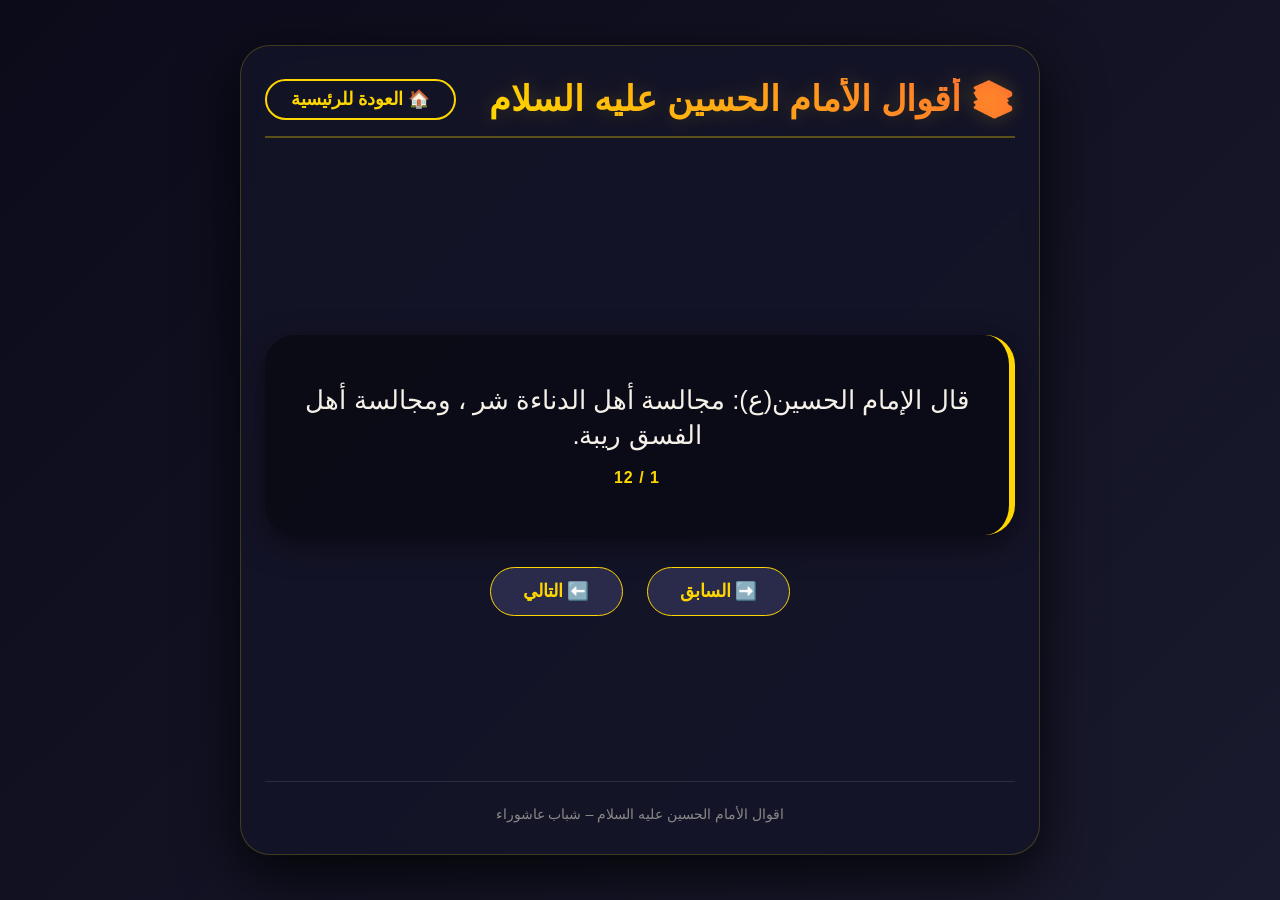
==== hadith.html @ edd71d35 "Add files via upload" ====
<!DOCTYPE html>
<html lang="ar" dir="rtl">
<head>
    <meta charset="UTF-8" />
    <meta name="viewport" content="width=device-width, initial-scale=1.0" />
    <title>شباب عاشوراء</title>
    <link rel="stylesheet" href="style.css" />
</head>
<body>
    <div class="page hadith-page">
        <header>
            <h1>📚 أقوال الأمام الحسين عليه السلام</h1>
            <a href="index.html" class="secondary-btn">🏠 العودة للرئيسية</a>
        </header>

        <div class="hadith-container">
            <div class="hadith-display">
                <p id="hadithText">حديث رقم 1</p>
                <span id="hadithIndex">1 / 12</span>
            </div>

            <div class="hadith-controls">
                <button id="prevBtn" class="control-btn">➡️ السابق</button>
                <button id="nextBtn" class="control-btn">⬅️ التالي</button>
            </div>
        </div>

        <footer>
            <p>اقوال الأمام الحسين عليه السلام – شباب عاشوراء</p>
        </footer>
    </div>

    <script>
        // ===== قائمة الأحاديث (12 حديثاً) =====
        const hadiths = [
            "قال الإمام الحسين(ع): مجالسة أهل الدناءة شر ، ومجالسة أهل الفسق ريبة.",
            "قال الإمام الحسين(ع): لو رأيتم المعروف رجلا رأيتموه حسنا جميلا تسر الناظرين ولو رأيتم اللؤم رأيتموه سمجا مشوها تنفر منه القلوب وتغض دونه الابصار.",
            " قال الإمام الحسين(ع): لا تتكلمن فيما لا يعنيك .",
            "قيل للحسين عليه السلام إنّ أباذر يقول: الفقر أحبّ إليّ من الغنى، فقال الحسين عليه السلام: «رحم الله تعالى أباذر، أمّا أنا فأقول: مَن اتكَلَ على حُسنِ اختيار الله تعالى له، لم يتمنّ غير ما اختاره الله عزّ وجل له.",
            "قال الحسين عليه السلام: «لِلسّلام سبعونَ حسنَة، تسعٌ وسِتّون للمبتدي، وواحدةٌ لِلرّاد.",
            "قال الحسين عليه السلام: «البخيل مَن بَخِل بالسّلام.",
            "قال رجل للحسين عليه السلام ابتداءً: كيف أنت عافاك الله؟ فقال الحسين عليه السلام له: «السّلام قبل الكلام عافاك الله». ثمّ قال عليه السلام: «لا تأذنوا لأحدٍ حتّى يُسلّم»..",
            "قال الحسين عليه السلام: «الصِّدقُ عِزٌّ، والكِذبُ عجزٌ، والسِرُّ أمانةٌ، والجِوارُ قَرابةٌ، والمعونةُ صَداقةٌ، والعَملُ تَجربَةٌ، والخُلْقُ الحَسَنُ عِبادةٌ، والصَّمتُ زَيْنٌ، والشُّحُّ فقرٌ، والسَّخاءُ غِنًى، والرِّفقُ لُبٌّ.",
            "روى عبد الله بن عباس، قال لي الحسين عليه السلام: «يا ابنَ عباس، لا تتكلّمنّ بما لا يُعْنيكَ فإنني أخاف عليكَ الوِزرَ، ولا تتكلّمنّ بما يُعنيك حتى تَرى له موضعاً، فَرُبَّ متكلّم قد تكلّمَ بحقٍّ فَعيبَ، ولا تماريَنّ حليماً ولا سفيهاً، فإنّ الحليمَ يقليكَ، والسّفيه يُرديك، ولا تقولَنّ خَلفَ أحدٍ إذا توارى عنكَ، إلا مثلَ ما تُحبُّ أن يقولَ عنكَ إذا توارَيْتَ عنه، واعمل عَملَ عبدٍ يَعلَمُ أنّه مأخوذٌ بالإجرام مُجزيٌ بالإحسان، والسّلام.",
            "قال الحسين عليه السلام: «مَن سَرَّه أن يُنْسَأ في أجلهِ ويُزداد في رزقه فَلْيَصِل رَحِمَهُ.",
            "قال الحسين عليه السلام لرجل اغتاب عنده رجلاً: «يا هذا كُفَّ عن الغيبةِ فإنّها إدامُ كلابِ النّار.",
            "عن الإمام الحسين عليه السلام: «إذا كان يوم القيامة نادى منادٍ: أيّها الناس، من كان له على الله أجرٌ فَلْيَقم، فلا يقوم إلا أهلُ المعروف."
        ];

        let currentIndex = 0;
        const hadithText = document.getElementById('hadithText');
        const hadithIndex = document.getElementById('hadithIndex');
        const prevBtn = document.getElementById('prevBtn');
        const nextBtn = document.getElementById('nextBtn');

        function updateHadith() {
            hadithText.textContent = hadiths[currentIndex];
            hadithIndex.textContent = `${currentIndex + 1} / ${hadiths.length}`;
        }

        prevBtn.addEventListener('click', () => {
            currentIndex = (currentIndex - 1 + hadiths.length) % hadiths.length;
            updateHadith();
        });

        nextBtn.addEventListener('click', () => {
            currentIndex = (currentIndex + 1) % hadiths.length;
            updateHadith();
        });

        // عرض أول حديث عند تحميل الصفحة
        updateHadith();
    </script>
</body>
</html>
---- style.css ----
/* ======= إعدادات عامة ======= */
* {
    margin: 0;
    padding: 0;
    box-sizing: border-box;
}

body {
    font-family: 'Tahoma', 'Segoe UI', sans-serif;
    background: linear-gradient(135deg, #0b0b1a 0%, #1a1a2e 100%);
    color: #f0e6d3;
    min-height: 100vh;
    display: flex;
    justify-content: center;
    align-items: center;
    padding: 1rem;
}

/* ======= تنسيق الصفحتين ======= */
.page {
    width: 100%;
    max-width: 800px;
    min-height: 90vh;
    padding: 2rem 1.5rem;
    background: rgba(20, 20, 40, 0.85);
    backdrop-filter: blur(8px);
    border-radius: 30px;
    box-shadow: 0 20px 60px rgba(0, 0, 0, 0.8);
    border: 1px solid rgba(255, 215, 0, 0.2);
    display: flex;
    flex-direction: column;
}

/* ======= الرأس والتذييل ======= */
header {
    display: flex;
    justify-content: space-between;
    align-items: center;
    flex-wrap: wrap;
    gap: 1rem;
    padding-bottom: 1rem;
    border-bottom: 2px solid rgba(255, 215, 0, 0.3);
    margin-bottom: 2rem;
}

header h1 {
    font-size: 2.2rem;
    background: linear-gradient(45deg, #ffd700, #ff6b35);
    -webkit-background-clip: text;
    -webkit-text-fill-color: transparent;
    text-shadow: 0 0 20px rgba(255, 215, 0, 0.2);
}

header p {
    font-size: 1rem;
    color: #ccc;
}

footer {
    margin-top: auto;
    padding-top: 1.5rem;
    text-align: center;
    border-top: 1px solid rgba(255, 255, 255, 0.1);
    color: #888;
    font-size: 0.9rem;
}

/* ======= المحتوى الرئيسي للصفحة الأولى ======= */
.hero {
    display: flex;
    flex-wrap: wrap;
    align-items: center;
    gap: 2rem;
    flex: 1;
}

.hero-content {
    flex: 1;
    min-width: 250px;
}

.hero-content h2 {
    font-size: 2.5rem;
    margin-bottom: 0.5rem;
    color: #ffd700;
}

.hero-content p {
    font-size: 1.2rem;
    line-height: 1.8;
    color: #ddd;
    margin-bottom: 1.5rem;
}

.hero-image {
    flex: 0 0 120px;
    text-align: center;
}

.icon {
    font-size: 6rem;
    display: inline-block;
    animation: float 3s ease-in-out infinite;
}

@keyframes float {
    0% { transform: translateY(0); }
    50% { transform: translateY(-15px); }
    100% { transform: translateY(0); }
}

/* ======= الأزرار والروابط ======= */
.primary-btn,
.secondary-btn,
.control-btn {
    cursor: pointer;
    border: none;
    padding: 0.8rem 2rem;
    border-radius: 50px;
    font-size: 1.1rem;
    font-weight: bold;
    transition: all 0.3s ease;
    text-decoration: none;
    display: inline-block;
    text-align: center;
}

.primary-btn {
    background: linear-gradient(45deg, #ff6b35, #ff4500);
    color: #fff;
    border: none;
    font-size: 1.3rem;
    padding: 1rem 2.5rem;
}

.primary-btn:hover {
    background: linear-gradient(45deg, #ff4500, #cc3700);
    transform: scale(1.05);
    box-shadow: 0 8px 25px rgba(255, 215, 0, 0.3);
}

.secondary-btn {
    background: transparent;
    border: 2px solid #ffd700;
    color: #ffd700;
    padding: 0.5rem 1.5rem;
}

.secondary-btn:hover {
    background: #ffd700;
    color: #1a1a2e;
    transform: scale(1.05);
}

/* ======= قسم التواصل معنا (الجديد) ======= */
.contact-section {
    margin: 2rem 0;
    padding: 1.5rem;
    background: rgba(255, 215, 0, 0.05);
    border-radius: 20px;
    border: 1px solid rgba(255, 215, 0, 0.15);
    text-align: center;
}

.contact-content h3 {
    font-size: 1.8rem;
    color: #ffd700;
    margin-bottom: 0.5rem;
}

.contact-content p {
    color: #ccc;
    margin-bottom: 1.2rem;
    font-size: 1rem;
}

.telegram-btn {
    display: inline-block;
    background: #0088cc;
    color: #fff;
    padding: 0.8rem 2.5rem;
    border-radius: 50px;
    text-decoration: none;
    font-size: 1.2rem;
    font-weight: bold;
    transition: all 0.3s ease;
    border: 1px solid #0088cc;
}

.telegram-btn:hover {
    background: #006699;
    transform: scale(1.05);
    box-shadow: 0 8px 25px rgba(0, 136, 204, 0.4);
}

/* ======= صفحة الأحاديث ======= */
.hadith-container {
    flex: 1;
    display: flex;
    flex-direction: column;
    justify-content: center;
    align-items: center;
    gap: 2rem;
    padding: 1rem 0;
}

.hadith-display {
    background: rgba(0, 0, 0, 0.4);
    padding: 2.5rem 2rem;
    border-radius: 30px;
    border-right: 6px solid #ffd700;
    box-shadow: 0 10px 30px rgba(0, 0, 0, 0.5);
    text-align: center;
    width: 100%;
    min-height: 200px;
    display: flex;
    flex-direction: column;
    justify-content: center;
}

#hadithText {
    font-size: 1.6rem;
    line-height: 2.2rem;
    color: #f5f0e8;
    margin-bottom: 1rem;
}

#hadithIndex {
    font-size: 1rem;
    color: #ffd700;
    font-weight: bold;
    letter-spacing: 1px;
}

.hadith-controls {
    display: flex;
    gap: 1.5rem;
    flex-wrap: wrap;
    justify-content: center;
}

.control-btn {
    background: #2a2a4a;
    padding: 0.8rem 2rem;
    min-width: 130px;
    border: 1px solid #ffd700;
    color: #ffd700;
    font-size: 1.1rem;
}

.control-btn:hover {
    background: #ffd700;
    color: #1a1a2e;
    transform: scale(1.05);
}

/* ======= التجاوب مع الشاشات الصغيرة ======= */
@media (max-width: 600px) {
    header {
        flex-direction: column;
        align-items: flex-start;
    }
    header h1 {
        font-size: 1.8rem;
    }
    .hero-content h2 {
        font-size: 2rem;
    }
    .hero-image {
        flex-basis: 80px;
    }
    .icon {
        font-size: 4rem;
    }
    #hadithText {
        font-size: 1.2rem;
        line-height: 1.8rem;
    }
    .control-btn {
        min-width: 100px;
        padding: 0.6rem 1.2rem;
    }
    .page {
        padding: 1rem;
        border-radius: 20px;
        min-height: 95vh;
    }
    .telegram-btn {
        font-size: 1rem;
        padding: 0.6rem 1.5rem;
    }
}
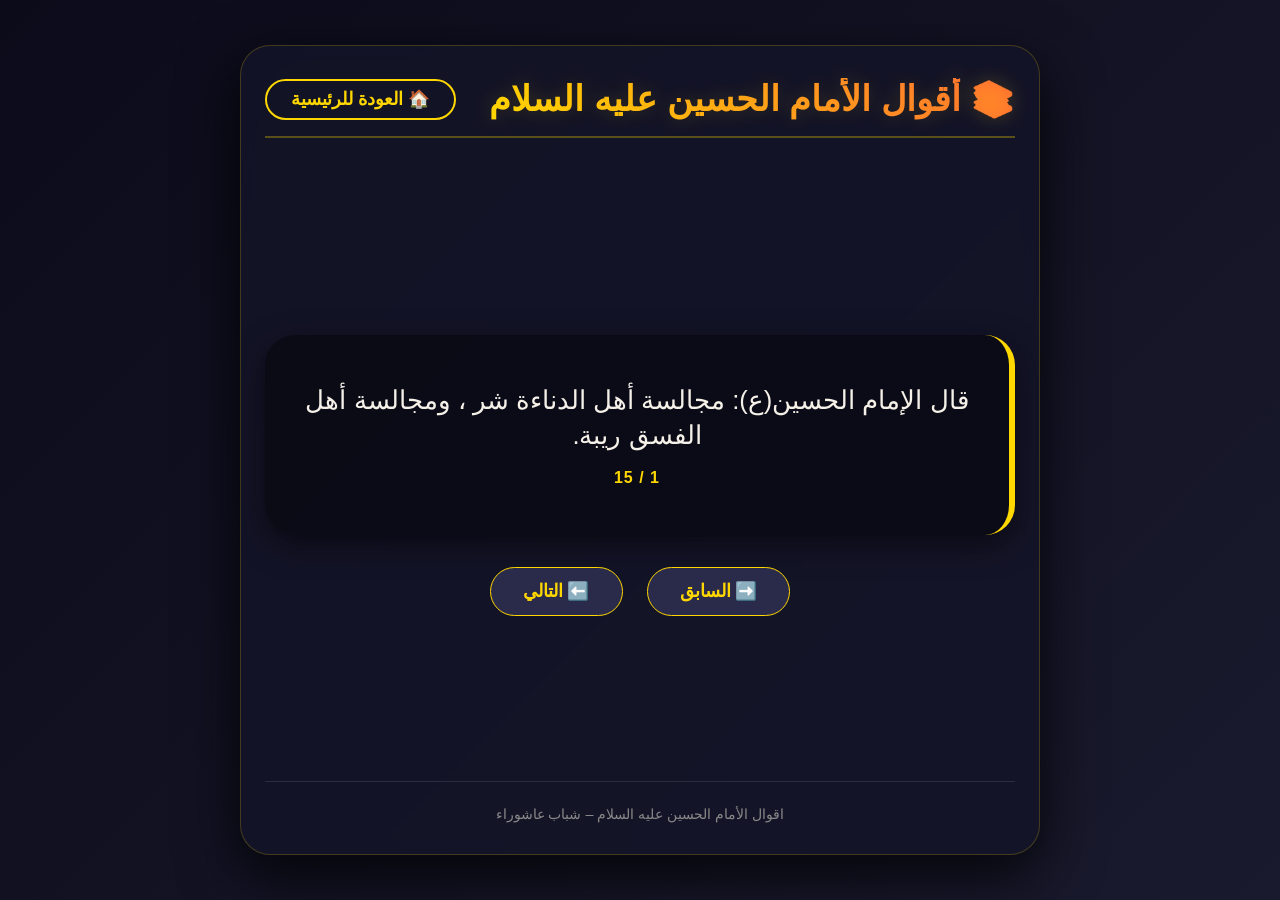
==== commit 12c203a3: "Add files via upload" ====
--- a/hadith.html
+++ b/hadith.html
@@ -16,7 +16,7 @@
         <div class="hadith-container">
             <div class="hadith-display">
                 <p id="hadithText">حديث رقم 1</p>
-                <span id="hadithIndex">1 / 12</span>
+                <span id="hadithIndex">1 / 20</span>
             </div>
 
             <div class="hadith-controls">
@@ -31,7 +31,7 @@
     </div>
 
     <script>
-        // ===== قائمة الأحاديث (12 حديثاً) =====
+        // ===== قائمة الأحاديث (20 قولاً) =====
         const hadiths = [
             "قال الإمام الحسين(ع): مجالسة أهل الدناءة شر ، ومجالسة أهل الفسق ريبة.",
             "قال الإمام الحسين(ع): لو رأيتم المعروف رجلا رأيتموه حسنا جميلا تسر الناظرين ولو رأيتم اللؤم رأيتموه سمجا مشوها تنفر منه القلوب وتغض دونه الابصار.",
@@ -44,7 +44,11 @@
             "روى عبد الله بن عباس، قال لي الحسين عليه السلام: «يا ابنَ عباس، لا تتكلّمنّ بما لا يُعْنيكَ فإنني أخاف عليكَ الوِزرَ، ولا تتكلّمنّ بما يُعنيك حتى تَرى له موضعاً، فَرُبَّ متكلّم قد تكلّمَ بحقٍّ فَعيبَ، ولا تماريَنّ حليماً ولا سفيهاً، فإنّ الحليمَ يقليكَ، والسّفيه يُرديك، ولا تقولَنّ خَلفَ أحدٍ إذا توارى عنكَ، إلا مثلَ ما تُحبُّ أن يقولَ عنكَ إذا توارَيْتَ عنه، واعمل عَملَ عبدٍ يَعلَمُ أنّه مأخوذٌ بالإجرام مُجزيٌ بالإحسان، والسّلام.",
             "قال الحسين عليه السلام: «مَن سَرَّه أن يُنْسَأ في أجلهِ ويُزداد في رزقه فَلْيَصِل رَحِمَهُ.",
             "قال الحسين عليه السلام لرجل اغتاب عنده رجلاً: «يا هذا كُفَّ عن الغيبةِ فإنّها إدامُ كلابِ النّار.",
-            "عن الإمام الحسين عليه السلام: «إذا كان يوم القيامة نادى منادٍ: أيّها الناس، من كان له على الله أجرٌ فَلْيَقم، فلا يقوم إلا أهلُ المعروف."
+            "عن الإمام الحسين عليه السلام: «إذا كان يوم القيامة نادى منادٍ: أيّها الناس، من كان له على الله أجرٌ فَلْيَقم، فلا يقوم إلا أهلُ المعروف.",
+            // ===== الأحاديث الجديدة (من 13 إلى 20) =====
+            "قال الصدوق: ثمّ صار حتّى نزل كربلا، فقال: أىّ موضع هذا فقيل كربلا يا ابن رسول اللّه، فقال: هذا واللّه يوم كرب وبلاء، وهذا الموضع الذي يهراق فيه دماؤنا ويباح فيه حريمنا.",
+            "عن أبى بصير قال: قال أبو عبد اللّه (عليه السلام) قال الحسين بن علي (عليه السلام)‏ أنا قتيل العبرة لا يذكرنى مؤمن الا استعبر",
+            "قال الإمام الحسين (ع): إيّاكَ وَظُلمَ مَن لا يَجِدُ عَلَيكَ نَاصِراً إلّا اللهَ."
         ];
 
         let currentIndex = 0;
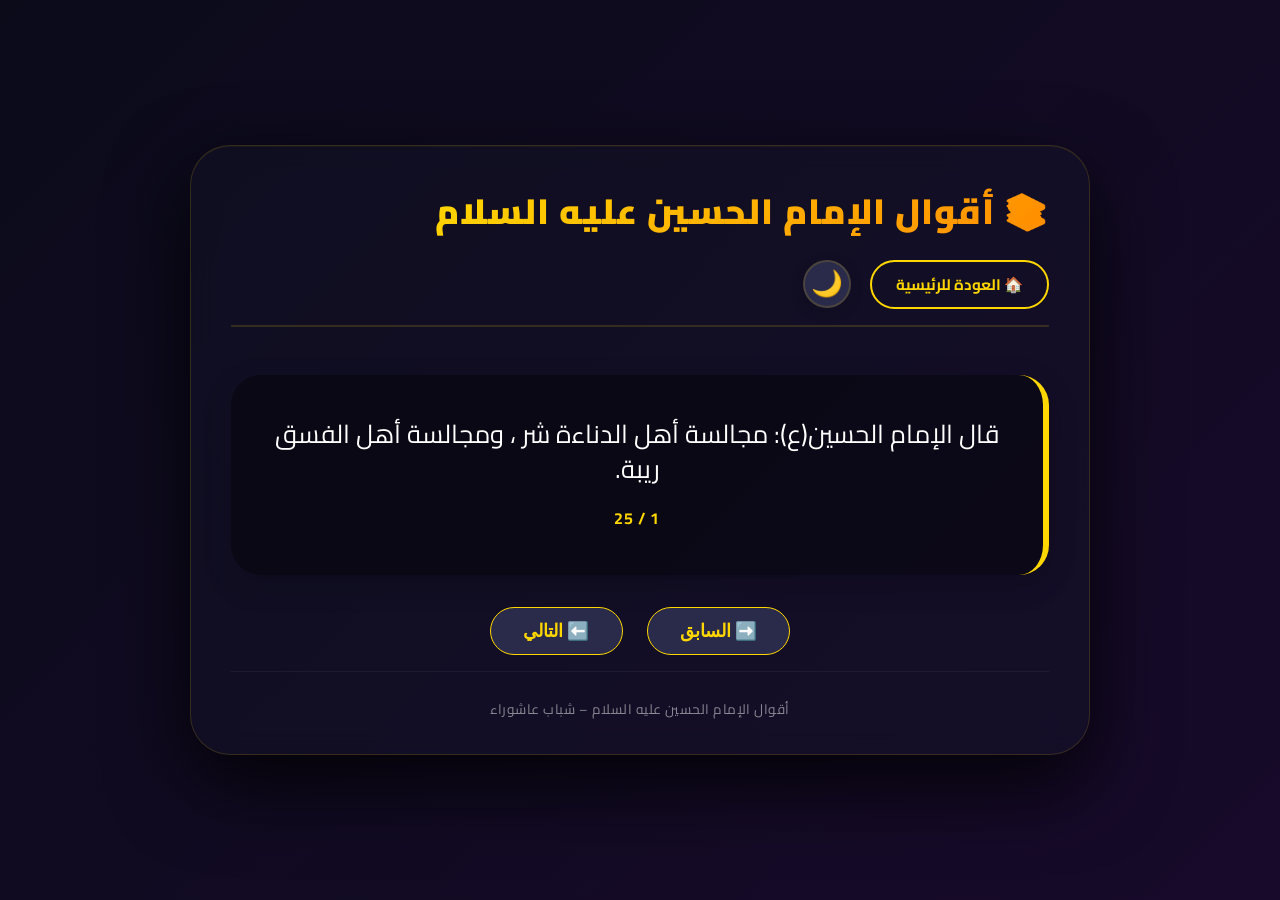
==== commit 9f2435f3: "Add files via upload" ====
--- a/hadith.html
+++ b/hadith.html
@@ -3,20 +3,26 @@
 <head>
     <meta charset="UTF-8" />
     <meta name="viewport" content="width=device-width, initial-scale=1.0" />
-    <title>شباب عاشوراء</title>
+    <title>شباب عاشوراء - أقوال الإمام الحسين</title>
+    <link href="https://fonts.googleapis.com/css2?family=Cairo:wght@400;700;900&display=swap" rel="stylesheet" />
     <link rel="stylesheet" href="style.css" />
 </head>
 <body>
-    <div class="page hadith-page">
+    <div class="page hadith-page" data-theme="dark">
         <header>
-            <h1>📚 أقوال الأمام الحسين عليه السلام</h1>
-            <a href="index.html" class="secondary-btn">🏠 العودة للرئيسية</a>
+            <h1>📚 أقوال الإمام الحسين عليه السلام</h1>
+            <div class="header-actions">
+                <a href="index.html" class="secondary-btn">🏠 العودة للرئيسية</a>
+                <button id="themeToggle" class="theme-toggle" aria-label="تبديل الوضع">
+                    <span class="toggle-icon">🌙</span>
+                </button>
+            </div>
         </header>
 
         <div class="hadith-container">
             <div class="hadith-display">
                 <p id="hadithText">حديث رقم 1</p>
-                <span id="hadithIndex">1 / 20</span>
+                <span id="hadithIndex">1 / 30</span>
             </div>
 
             <div class="hadith-controls">
@@ -26,29 +32,43 @@
         </div>
 
         <footer>
-            <p>اقوال الأمام الحسين عليه السلام – شباب عاشوراء</p>
+            <p>أقوال الإمام الحسين عليه السلام – شباب عاشوراء</p>
         </footer>
     </div>
 
     <script>
-        // ===== قائمة الأحاديث (20 قولاً) =====
+        // ===== قائمة الأقوال (30 قولاً) =====
         const hadiths = [
+            // الأقوال الأصلية (1 - 12)
             "قال الإمام الحسين(ع): مجالسة أهل الدناءة شر ، ومجالسة أهل الفسق ريبة.",
             "قال الإمام الحسين(ع): لو رأيتم المعروف رجلا رأيتموه حسنا جميلا تسر الناظرين ولو رأيتم اللؤم رأيتموه سمجا مشوها تنفر منه القلوب وتغض دونه الابصار.",
-            " قال الإمام الحسين(ع): لا تتكلمن فيما لا يعنيك .",
+            "قال الإمام الحسين(ع): لا تتكلمن فيما لا يعنيك.",
             "قيل للحسين عليه السلام إنّ أباذر يقول: الفقر أحبّ إليّ من الغنى، فقال الحسين عليه السلام: «رحم الله تعالى أباذر، أمّا أنا فأقول: مَن اتكَلَ على حُسنِ اختيار الله تعالى له، لم يتمنّ غير ما اختاره الله عزّ وجل له.",
             "قال الحسين عليه السلام: «لِلسّلام سبعونَ حسنَة، تسعٌ وسِتّون للمبتدي، وواحدةٌ لِلرّاد.",
             "قال الحسين عليه السلام: «البخيل مَن بَخِل بالسّلام.",
-            "قال رجل للحسين عليه السلام ابتداءً: كيف أنت عافاك الله؟ فقال الحسين عليه السلام له: «السّلام قبل الكلام عافاك الله». ثمّ قال عليه السلام: «لا تأذنوا لأحدٍ حتّى يُسلّم»..",
+            "قال رجل للحسين عليه السلام ابتداءً: كيف أنت عافاك الله؟ فقال الحسين عليه السلام له: «السّلام قبل الكلام عافاك الله». ثمّ قال عليه السلام: «لا تأذنوا لأحدٍ حتّى يُسلّم».",
             "قال الحسين عليه السلام: «الصِّدقُ عِزٌّ، والكِذبُ عجزٌ، والسِرُّ أمانةٌ، والجِوارُ قَرابةٌ، والمعونةُ صَداقةٌ، والعَملُ تَجربَةٌ، والخُلْقُ الحَسَنُ عِبادةٌ، والصَّمتُ زَيْنٌ، والشُّحُّ فقرٌ، والسَّخاءُ غِنًى، والرِّفقُ لُبٌّ.",
             "روى عبد الله بن عباس، قال لي الحسين عليه السلام: «يا ابنَ عباس، لا تتكلّمنّ بما لا يُعْنيكَ فإنني أخاف عليكَ الوِزرَ، ولا تتكلّمنّ بما يُعنيك حتى تَرى له موضعاً، فَرُبَّ متكلّم قد تكلّمَ بحقٍّ فَعيبَ، ولا تماريَنّ حليماً ولا سفيهاً، فإنّ الحليمَ يقليكَ، والسّفيه يُرديك، ولا تقولَنّ خَلفَ أحدٍ إذا توارى عنكَ، إلا مثلَ ما تُحبُّ أن يقولَ عنكَ إذا توارَيْتَ عنه، واعمل عَملَ عبدٍ يَعلَمُ أنّه مأخوذٌ بالإجرام مُجزيٌ بالإحسان، والسّلام.",
             "قال الحسين عليه السلام: «مَن سَرَّه أن يُنْسَأ في أجلهِ ويُزداد في رزقه فَلْيَصِل رَحِمَهُ.",
             "قال الحسين عليه السلام لرجل اغتاب عنده رجلاً: «يا هذا كُفَّ عن الغيبةِ فإنّها إدامُ كلابِ النّار.",
             "عن الإمام الحسين عليه السلام: «إذا كان يوم القيامة نادى منادٍ: أيّها الناس، من كان له على الله أجرٌ فَلْيَقم، فلا يقوم إلا أهلُ المعروف.",
-            // ===== الأحاديث الجديدة (من 13 إلى 20) =====
+
+            // الأقوال الإضافية (13 - 15) من ملفك السابق
             "قال الصدوق: ثمّ صار حتّى نزل كربلا، فقال: أىّ موضع هذا فقيل كربلا يا ابن رسول اللّه، فقال: هذا واللّه يوم كرب وبلاء، وهذا الموضع الذي يهراق فيه دماؤنا ويباح فيه حريمنا.",
-            "عن أبى بصير قال: قال أبو عبد اللّه (عليه السلام) قال الحسين بن علي (عليه السلام)‏ أنا قتيل العبرة لا يذكرنى مؤمن الا استعبر",
-            "قال الإمام الحسين (ع): إيّاكَ وَظُلمَ مَن لا يَجِدُ عَلَيكَ نَاصِراً إلّا اللهَ."
+            "عن أبى بصير قال: قال أبو عبد اللّه (عليه السلام) قال الحسين بن علي (عليه السلام) أنا قتيل العبرة لا يذكرنى مؤمن الا استعبر",
+            "قال الإمام الحسين (ع): إيّاكَ وَظُلمَ مَن لا يَجِدُ عَلَيكَ نَاصِراً إلّا اللهَ.",
+
+            // ===== الأقوال الجديدة (16 - 30) =====
+            "كامل الزيارات : عن أبي عبد الله عليه السلام في قول الله عز وجل - : ﴿وَإِذَا الْمَوْؤُدَةُ سُئِلَتْ بِأَيِّ ذَنْبٍ قُتِلَتْ﴾ قال : نزلت في الحسين بن علي عليه السلام ..",
+            "قال الإمام الحسين (ع) : إياك وما تعتذر منه، فإن المؤمن لا يسيء، ولا يعتذر والمنافق كل يوم يسيء ويعتذر..",
+            "قال الإمام الحسين (ع) : إنّ قوماً عبدوا الله رغبة فتلك عبادة التجار، وان قوماً عبدوا الله رهبة فتلك عبادة العبيد، وان قوماً عبدوا الله شكراً فتلك عبادة الاحرار، وهي افضل العبادة. .",
+            "قال الإمام الحسين (ع) : ان اعمال هذه الأمة ما من صباح إلاّ وتعرض على الله عزوجل..",
+            "قال الإمام الحسين (ع) : سأله رجل عن معنى قول الله: ﴿واما بنعمة ربك فحدث﴾ (٤). قال (عليه السلام): امره ان يحدّث بما انعم الله به عليه في دينه..",
+            "قال الإمام الحسين (ع) : دراسة العلم لقاح المعرفة، وطول التجارب زيادة في العقل والشرف، التقوى والقنوع راحة الابدان، ومن احبك نهاك، ومن ابغضك اغراك..",
+            "ومن زهد الحسين (عليه السلام) أنّه قيل له: ما اعظم خوفك من ربّك؟ فقال: لا يأمن يوم القيامة إلاّ من خاف الله في الدنيا..",
+            "في مناقب ابن شهرآشوب قال: أنّ جبرئيل نزل يوماً، فوجد الزهراء نائمة، والحسين قلقا على عادة الأطفال مع أمهاتهم، فقعد جبرئيل يليهيه عن البكاء حتى استيقظت، فأعلمها رسول الله (صلى الله عليه وآله) بذلك.",
+            "بلغه كلام نافع بن جبير في معاوية وقوله: «انه كان يسكته الحلم وينطقه العلم» فقال (عليه السلام): بل كان ينطقه البَطَرُ ويسكته الحَصَر..",
+            "قال الإمام الحسين (ع) : من دخل المقابر فقال: «اللّهم ربّ هذه الارواح الفانية، والاجساد البالية، والعظام النخرة، التي خرجت من الدنيا وهي بك مؤمنة ادخل عليهم روحاً منك وسلاماً مني» كتب الله له بعدد الخلق من لدن آدم الى ان تقوم الساعة حسنات..",  
         ];
 
         let currentIndex = 0;
@@ -72,8 +92,33 @@
             updateHadith();
         });
 
-        // عرض أول حديث عند تحميل الصفحة
+        // عرض أول حديث
         updateHadith();
+
+        // ===== نظام التبديل بين الليل والنهار (متوافق مع الصفحة الرئيسية) =====
+        (function() {
+            const page = document.querySelector('.page');
+            const toggleBtn = document.getElementById('themeToggle');
+            const toggleIcon = toggleBtn.querySelector('.toggle-icon');
+
+            // استعادة التفضيل المحفوظ أو الوضع الليلي افتراضياً
+            const savedTheme = localStorage.getItem('theme');
+            let currentTheme = savedTheme || 'dark';
+
+            function setTheme(theme) {
+                currentTheme = theme;
+                page.setAttribute('data-theme', theme);
+                localStorage.setItem('theme', theme);
+                toggleIcon.textContent = theme === 'dark' ? '🌙' : '☀️';
+            }
+
+            toggleBtn.addEventListener('click', () => {
+                const newTheme = currentTheme === 'dark' ? 'light' : 'dark';
+                setTheme(newTheme);
+            });
+
+            setTheme(currentTheme);
+        })();
     </script>
 </body>
 </html>
--- a/style.css
+++ b/style.css
@@ -1,3 +1,59 @@
+/* ======= استيراد خطوط Google ======= */
+@import url('https://fonts.googleapis.com/css2?family=Cairo:wght@400;700;900&display=swap');
+
+/* ======= متغيرات الألوان العامة ======= */
+:root {
+    /* الألوان الأساسية للوضع الليلي (الافتراضي) */
+    --bg-body: #0b0b1a;
+    --bg-gradient: linear-gradient(135deg, #0b0b1a 0%, #1a0a2e 30%, #2d1b3d 60%, #0b0b1a 100%);
+    --glass-bg: rgba(20, 20, 40, 0.4);
+    --glass-border: rgba(255, 215, 0, 0.15);
+    --glass-shadow: 0 30px 80px rgba(0, 0, 0, 0.8);
+    --text-primary: #ffffff;
+    --text-secondary: rgba(255, 255, 255, 0.8);
+    --text-muted: rgba(255, 255, 255, 0.5);
+    --gold-gradient: linear-gradient(135deg, #ffd700, #ff8c00, #ffd700);
+    --primary-btn-bg: linear-gradient(135deg, #ff6b35, #ff4500);
+    --primary-btn-shadow: rgba(255, 69, 0, 0.3);
+    --contact-bg: rgba(255, 215, 0, 0.03);
+    --contact-border: rgba(255, 215, 0, 0.08);
+    --badge-bg: rgba(255, 215, 0, 0.1);
+    --badge-border: rgba(255, 215, 0, 0.2);
+    --hadith-bg: rgba(0, 0, 0, 0.4);
+    --control-bg: #2a2a4a;
+    --control-border: #ffd700;
+    --control-color: #ffd700;
+    --toggle-bg: #2a2a4a;
+    --toggle-hover: #3a3a5a;
+    --footer-border: rgba(255, 255, 255, 0.05);
+}
+
+/* ======= الوضع النهاري ======= */
+[data-theme="light"] {
+    --bg-body: #f5f0eb;
+    --bg-gradient: linear-gradient(135deg, #fdfcfb 0%, #e2d1c3 50%, #fdfcfb 100%);
+    --glass-bg: rgba(255, 255, 255, 0.6);
+    --glass-border: rgba(180, 120, 60, 0.25);
+    --glass-shadow: 0 30px 80px rgba(0, 0, 0, 0.15);
+    --text-primary: #2c1810;
+    --text-secondary: rgba(44, 24, 16, 0.85);
+    --text-muted: rgba(44, 24, 16, 0.5);
+    --gold-gradient: linear-gradient(135deg, #b8860b, #8b6508, #b8860b);
+    --primary-btn-bg: linear-gradient(135deg, #d45a2e, #b83a1a);
+    --primary-btn-shadow: rgba(184, 58, 26, 0.3);
+    --contact-bg: rgba(180, 120, 60, 0.05);
+    --contact-border: rgba(180, 120, 60, 0.15);
+    --badge-bg: rgba(180, 120, 60, 0.1);
+    --badge-border: rgba(180, 120, 60, 0.2);
+    --hadith-bg: rgba(255, 255, 255, 0.6);
+    --control-bg: #e8e0d8;
+    --control-border: #8b6508;
+    --control-color: #8b6508;
+    --toggle-bg: #d5c8bc;
+    --toggle-hover: #c4b5a6;
+    --footer-border: rgba(44, 24, 16, 0.08);
+}
+
 /* ======= إعدادات عامة ======= */
 * {
     margin: 0;
@@ -6,32 +62,42 @@
 }
 
 body {
-    font-family: 'Tahoma', 'Segoe UI', sans-serif;
-    background: linear-gradient(135deg, #0b0b1a 0%, #1a1a2e 100%);
-    color: #f0e6d3;
+    font-family: 'Cairo', 'Tahoma', sans-serif;
     min-height: 100vh;
     display: flex;
     justify-content: center;
     align-items: center;
-    padding: 1rem;
-}
-
-/* ======= تنسيق الصفحتين ======= */
+    padding: 1.5rem;
+    background: var(--bg-body);
+    background: var(--bg-gradient);
+    background-size: 400% 400%;
+    animation: gradientShift 15s ease infinite;
+    transition: background 0.5s ease;
+}
+
+@keyframes gradientShift {
+    0% { background-position: 0% 50%; }
+    50% { background-position: 100% 50%; }
+    100% { background-position: 0% 50%; }
+}
+
+/* ======= الصفحة الرئيسية (الكارد الزجاجي) ======= */
 .page {
     width: 100%;
-    max-width: 800px;
-    min-height: 90vh;
-    padding: 2rem 1.5rem;
-    background: rgba(20, 20, 40, 0.85);
-    backdrop-filter: blur(8px);
-    border-radius: 30px;
-    box-shadow: 0 20px 60px rgba(0, 0, 0, 0.8);
-    border: 1px solid rgba(255, 215, 0, 0.2);
+    max-width: 900px;
+    padding: 2rem 2.5rem;
+    background: var(--glass-bg);
+    backdrop-filter: blur(12px);
+    -webkit-backdrop-filter: blur(12px);
+    border-radius: 40px;
+    border: 1px solid var(--glass-border);
+    box-shadow: var(--glass-shadow), inset 0 1px 0 rgba(255, 215, 0, 0.05);
     display: flex;
     flex-direction: column;
-}
-
-/* ======= الرأس والتذييل ======= */
+    transition: all 0.4s cubic-bezier(0.25, 0.46, 0.45, 0.94);
+}
+
+/* ======= الرأس ======= */
 header {
     display: flex;
     justify-content: space-between;
@@ -39,161 +105,331 @@
     flex-wrap: wrap;
     gap: 1rem;
     padding-bottom: 1rem;
-    border-bottom: 2px solid rgba(255, 215, 0, 0.3);
+    border-bottom: 2px solid var(--glass-border);
     margin-bottom: 2rem;
+}
+
+.logo {
+    display: flex;
+    align-items: center;
+    gap: 0.8rem;
+}
+
+.logo-icon {
+    font-size: 2.2rem;
+    filter: drop-shadow(0 0 10px rgba(255, 215, 0, 0.3));
+    animation: pulse 2s ease-in-out infinite;
+    transition: filter 0.3s ease;
+}
+
+@keyframes pulse {
+    0%, 100% { transform: scale(1); }
+    50% { transform: scale(1.1); }
 }
 
 header h1 {
     font-size: 2.2rem;
-    background: linear-gradient(45deg, #ffd700, #ff6b35);
+    font-weight: 900;
+    background: var(--gold-gradient);
+    background-size: 200% 200%;
     -webkit-background-clip: text;
     -webkit-text-fill-color: transparent;
-    text-shadow: 0 0 20px rgba(255, 215, 0, 0.2);
-}
-
-header p {
-    font-size: 1rem;
-    color: #ccc;
-}
-
+    animation: goldShine 4s ease-in-out infinite;
+    letter-spacing: 1px;
+    transition: background 0.3s ease;
+}
+
+@keyframes goldShine {
+    0% { background-position: 0% 50%; }
+    50% { background-position: 100% 50%; }
+    100% { background-position: 0% 50%; }
+}
+
+.header-actions {
+    display: flex;
+    align-items: center;
+    gap: 1.2rem;
+    flex-wrap: wrap;
+}
+
+.subtitle {
+    font-size: 0.95rem;
+    color: var(--text-muted);
+    font-weight: 400;
+    letter-spacing: 0.5px;
+    background: var(--badge-bg);
+    padding: 0.3rem 1rem;
+    border-radius: 50px;
+    border: 1px solid var(--badge-border);
+    transition: all 0.3s ease;
+}
+
+/* ======= زر التبديل بين الليل والنهار ======= */
+.theme-toggle {
+    display: flex;
+    align-items: center;
+    justify-content: center;
+    width: 48px;
+    height: 48px;
+    border-radius: 50%;
+    border: 2px solid var(--glass-border);
+    background: var(--toggle-bg);
+    color: var(--text-primary);
+    font-size: 1.6rem;
+    cursor: pointer;
+    transition: all 0.3s ease;
+    box-shadow: 0 4px 15px rgba(0, 0, 0, 0.1);
+    padding: 0;
+    line-height: 1;
+}
+
+.theme-toggle:hover {
+    transform: scale(1.08) rotate(15deg);
+    background: var(--toggle-hover);
+    border-color: var(--control-border);
+    box-shadow: 0 8px 25px rgba(0, 0, 0, 0.2);
+}
+
+.theme-toggle:active {
+    transform: scale(0.95);
+}
+
+.toggle-icon {
+    transition: transform 0.3s ease;
+    display: inline-block;
+}
+
+/* ======= المحتوى الرئيسي ======= */
+.hero {
+    display: flex;
+    flex-wrap: wrap;
+    align-items: center;
+    gap: 2.5rem;
+    flex: 1;
+    padding: 1rem 0;
+}
+
+.hero-content {
+    flex: 1 1 300px;
+}
+
+.badge {
+    display: inline-block;
+    background: var(--badge-bg);
+    padding: 0.3rem 1.2rem;
+    border-radius: 50px;
+    font-size: 0.9rem;
+    color: var(--control-color);
+    border: 1px solid var(--badge-border);
+    margin-bottom: 1rem;
+    letter-spacing: 0.5px;
+    transition: all 0.3s ease;
+}
+
+.hero-content h2 {
+    font-size: 2.8rem;
+    font-weight: 900;
+    color: var(--text-primary);
+    line-height: 1.2;
+    margin-bottom: 1rem;
+    transition: color 0.3s ease;
+}
+
+.hero-content h2::after {
+    content: '';
+    display: block;
+    width: 60px;
+    height: 4px;
+    background: var(--gold-gradient);
+    margin-top: 0.5rem;
+    border-radius: 10px;
+    transition: background 0.3s ease;
+}
+
+.hero-content p {
+    font-size: 1.15rem;
+    line-height: 1.9;
+    color: var(--text-secondary);
+    margin-bottom: 2rem;
+    max-width: 500px;
+    transition: color 0.3s ease;
+}
+
+.btn-group {
+    display: flex;
+    flex-wrap: wrap;
+    gap: 1rem;
+}
+
+.primary-btn {
+    display: inline-flex;
+    align-items: center;
+    gap: 0.6rem;
+    background: var(--primary-btn-bg);
+    color: #fff;
+    padding: 0.9rem 2.5rem;
+    border-radius: 60px;
+    text-decoration: none;
+    font-weight: 700;
+    font-size: 1.15rem;
+    border: none;
+    transition: all 0.3s ease;
+    box-shadow: 0 8px 30px var(--primary-btn-shadow);
+    letter-spacing: 0.5px;
+}
+
+.primary-btn:hover {
+    transform: translateY(-4px) scale(1.02);
+    box-shadow: 0 15px 40px var(--primary-btn-shadow);
+    filter: brightness(1.1);
+}
+
+.primary-btn:active {
+    transform: scale(0.98);
+}
+
+/* ======= الصورة الجانبية ======= */
+.hero-image {
+    flex: 0 0 180px;
+    height: 200px;
+    display: flex;
+    justify-content: center;
+    align-items: center;
+    position: relative;
+}
+
+.main-icon {
+    font-size: 7rem;
+    line-height: 1;
+    filter: drop-shadow(0 0 40px rgba(255, 215, 0, 0.15));
+    animation: floatIcon 4s ease-in-out infinite;
+    background: var(--glass-bg);
+    padding: 1rem;
+    border-radius: 50%;
+    border: 2px solid var(--glass-border);
+    transition: all 0.3s ease;
+}
+
+@keyframes floatIcon {
+    0%, 100% { transform: translateY(0) rotate(-2deg); }
+    50% { transform: translateY(-15px) rotate(2deg); }
+}
+
+.floating-shapes {
+    position: absolute;
+    width: 100%;
+    height: 100%;
+    top: 0;
+    left: 0;
+    pointer-events: none;
+}
+
+.shape {
+    position: absolute;
+    font-size: 1.8rem;
+    opacity: 0.3;
+    animation: floatShape 6s ease-in-out infinite;
+    transition: opacity 0.3s ease;
+}
+
+.shape1 { top: 0; left: -10px; animation-delay: 0s; }
+.shape2 { bottom: 0; right: -10px; animation-delay: 2s; }
+.shape3 { top: 50%; left: 50%; transform: translate(-50%, -50%); animation-delay: 4s; font-size: 3rem; opacity: 0.1; }
+
+@keyframes floatShape {
+    0%, 100% { transform: translateY(0) rotate(0deg); }
+    50% { transform: translateY(-20px) rotate(10deg); }
+}
+
+/* ======= قسم التواصل ======= */
+.contact-section {
+    margin: 2.5rem 0 1.5rem;
+    padding: 2rem;
+    background: var(--contact-bg);
+    border-radius: 30px;
+    border: 1px solid var(--contact-border);
+    text-align: center;
+    backdrop-filter: blur(5px);
+    transition: all 0.4s ease;
+}
+
+.contact-section:hover {
+    border-color: var(--badge-border);
+    box-shadow: 0 10px 40px rgba(0, 0, 0, 0.15);
+}
+
+.contact-content h3 {
+    font-size: 1.8rem;
+    font-weight: 700;
+    color: var(--control-color);
+    margin-bottom: 0.3rem;
+    transition: color 0.3s ease;
+}
+
+.contact-content p {
+    color: var(--text-muted);
+    margin-bottom: 1.2rem;
+    font-size: 0.95rem;
+    transition: color 0.3s ease;
+}
+
+.telegram-btn {
+    display: inline-flex;
+    align-items: center;
+    gap: 0.6rem;
+    background: #0088cc;
+    color: #fff;
+    padding: 0.8rem 2.2rem;
+    border-radius: 60px;
+    text-decoration: none;
+    font-weight: 700;
+    font-size: 1.1rem;
+    transition: all 0.3s ease;
+    border: 1px solid rgba(255, 255, 255, 0.1);
+    box-shadow: 0 8px 25px rgba(0, 136, 204, 0.2);
+}
+
+.telegram-btn:hover {
+    background: #006699;
+    transform: translateY(-3px) scale(1.03);
+    box-shadow: 0 15px 40px rgba(0, 136, 204, 0.4);
+}
+
+/* ======= التذييل ======= */
 footer {
     margin-top: auto;
     padding-top: 1.5rem;
     text-align: center;
-    border-top: 1px solid rgba(255, 255, 255, 0.1);
-    color: #888;
-    font-size: 0.9rem;
-}
-
-/* ======= المحتوى الرئيسي للصفحة الأولى ======= */
-.hero {
-    display: flex;
-    flex-wrap: wrap;
-    align-items: center;
-    gap: 2rem;
-    flex: 1;
-}
-
-.hero-content {
-    flex: 1;
-    min-width: 250px;
-}
-
-.hero-content h2 {
-    font-size: 2.5rem;
-    margin-bottom: 0.5rem;
-    color: #ffd700;
-}
-
-.hero-content p {
-    font-size: 1.2rem;
-    line-height: 1.8;
-    color: #ddd;
-    margin-bottom: 1.5rem;
-}
-
-.hero-image {
-    flex: 0 0 120px;
-    text-align: center;
-}
-
-.icon {
-    font-size: 6rem;
-    display: inline-block;
-    animation: float 3s ease-in-out infinite;
-}
-
-@keyframes float {
-    0% { transform: translateY(0); }
-    50% { transform: translateY(-15px); }
-    100% { transform: translateY(0); }
-}
-
-/* ======= الأزرار والروابط ======= */
-.primary-btn,
-.secondary-btn,
-.control-btn {
-    cursor: pointer;
-    border: none;
-    padding: 0.8rem 2rem;
-    border-radius: 50px;
-    font-size: 1.1rem;
-    font-weight: bold;
-    transition: all 0.3s ease;
+    border-top: 1px solid var(--footer-border);
+    color: var(--text-muted);
+    font-size: 0.85rem;
+    letter-spacing: 0.5px;
+    transition: all 0.3s ease;
+}
+
+/* ======= أزرار الصفحة الثانوية (مثل زر العودة) ======= */
+.secondary-btn {
+    display: inline-flex;
+    align-items: center;
+    gap: 0.5rem;
+    background: transparent;
+    border: 2px solid var(--control-border);
+    color: var(--control-color);
+    padding: 0.5rem 1.5rem;
+    border-radius: 60px;
     text-decoration: none;
-    display: inline-block;
-    text-align: center;
-}
-
-.primary-btn {
-    background: linear-gradient(45deg, #ff6b35, #ff4500);
-    color: #fff;
-    border: none;
-    font-size: 1.3rem;
-    padding: 1rem 2.5rem;
-}
-
-.primary-btn:hover {
-    background: linear-gradient(45deg, #ff4500, #cc3700);
+    font-weight: 700;
+    font-size: 0.95rem;
+    transition: all 0.3s ease;
+}
+
+.secondary-btn:hover {
+    background: var(--control-color);
+    color: var(--bg-body);
     transform: scale(1.05);
-    box-shadow: 0 8px 25px rgba(255, 215, 0, 0.3);
-}
-
-.secondary-btn {
-    background: transparent;
-    border: 2px solid #ffd700;
-    color: #ffd700;
-    padding: 0.5rem 1.5rem;
-}
-
-.secondary-btn:hover {
-    background: #ffd700;
-    color: #1a1a2e;
-    transform: scale(1.05);
-}
-
-/* ======= قسم التواصل معنا (الجديد) ======= */
-.contact-section {
-    margin: 2rem 0;
-    padding: 1.5rem;
-    background: rgba(255, 215, 0, 0.05);
-    border-radius: 20px;
-    border: 1px solid rgba(255, 215, 0, 0.15);
-    text-align: center;
-}
-
-.contact-content h3 {
-    font-size: 1.8rem;
-    color: #ffd700;
-    margin-bottom: 0.5rem;
-}
-
-.contact-content p {
-    color: #ccc;
-    margin-bottom: 1.2rem;
-    font-size: 1rem;
-}
-
-.telegram-btn {
-    display: inline-block;
-    background: #0088cc;
-    color: #fff;
-    padding: 0.8rem 2.5rem;
-    border-radius: 50px;
-    text-decoration: none;
-    font-size: 1.2rem;
-    font-weight: bold;
-    transition: all 0.3s ease;
-    border: 1px solid #0088cc;
-}
-
-.telegram-btn:hover {
-    background: #006699;
-    transform: scale(1.05);
-    box-shadow: 0 8px 25px rgba(0, 136, 204, 0.4);
-}
-
-/* ======= صفحة الأحاديث ======= */
+}
+
+/* ======= تنسيق خاص بصفحة الأحاديث ======= */
 .hadith-container {
     flex: 1;
     display: flex;
@@ -205,31 +441,34 @@
 }
 
 .hadith-display {
-    background: rgba(0, 0, 0, 0.4);
+    background: var(--hadith-bg);
     padding: 2.5rem 2rem;
     border-radius: 30px;
-    border-right: 6px solid #ffd700;
-    box-shadow: 0 10px 30px rgba(0, 0, 0, 0.5);
+    border-right: 6px solid var(--control-color);
+    box-shadow: 0 10px 30px rgba(0, 0, 0, 0.2);
     text-align: center;
     width: 100%;
     min-height: 200px;
     display: flex;
     flex-direction: column;
     justify-content: center;
+    transition: all 0.4s ease;
 }
 
 #hadithText {
     font-size: 1.6rem;
     line-height: 2.2rem;
-    color: #f5f0e8;
+    color: var(--text-primary);
     margin-bottom: 1rem;
+    transition: color 0.3s ease;
 }
 
 #hadithIndex {
     font-size: 1rem;
-    color: #ffd700;
+    color: var(--control-color);
     font-weight: bold;
     letter-spacing: 1px;
+    transition: color 0.3s ease;
 }
 
 .hadith-controls {
@@ -240,53 +479,128 @@
 }
 
 .control-btn {
-    background: #2a2a4a;
+    background: var(--control-bg);
     padding: 0.8rem 2rem;
     min-width: 130px;
-    border: 1px solid #ffd700;
-    color: #ffd700;
+    border: 1px solid var(--control-border);
+    color: var(--control-color);
     font-size: 1.1rem;
+    font-weight: 700;
+    border-radius: 60px;
+    cursor: pointer;
+    transition: all 0.3s ease;
 }
 
 .control-btn:hover {
-    background: #ffd700;
-    color: #1a1a2e;
+    background: var(--control-color);
+    color: var(--bg-body);
     transform: scale(1.05);
 }
 
 /* ======= التجاوب مع الشاشات الصغيرة ======= */
-@media (max-width: 600px) {
+@media (max-width: 700px) {
+    .page {
+        padding: 1.5rem;
+        border-radius: 28px;
+    }
+
     header {
         flex-direction: column;
         align-items: flex-start;
-    }
+        gap: 0.8rem;
+    }
+
+    .header-actions {
+        width: 100%;
+        justify-content: space-between;
+    }
+
     header h1 {
         font-size: 1.8rem;
     }
+
     .hero-content h2 {
-        font-size: 2rem;
-    }
+        font-size: 2.2rem;
+    }
+
     .hero-image {
-        flex-basis: 80px;
-    }
-    .icon {
-        font-size: 4rem;
-    }
+        flex-basis: 120px;
+        height: 140px;
+    }
+
+    .main-icon {
+        font-size: 5rem;
+    }
+
+    .shape {
+        font-size: 1.2rem;
+    }
+
+    .primary-btn {
+        padding: 0.7rem 1.8rem;
+        font-size: 1rem;
+    }
+
+    .contact-section {
+        padding: 1.5rem;
+        margin: 1.5rem 0 1rem;
+    }
+
+    .telegram-btn {
+        padding: 0.6rem 1.6rem;
+        font-size: 1rem;
+    }
+
     #hadithText {
-        font-size: 1.2rem;
-        line-height: 1.8rem;
-    }
-    .control-btn {
-        min-width: 100px;
-        padding: 0.6rem 1.2rem;
-    }
+        font-size: 1.3rem;
+        line-height: 1.9rem;
+    }
+}
+
+@media (max-width: 450px) {
     .page {
         padding: 1rem;
         border-radius: 20px;
-        min-height: 95vh;
-    }
-    .telegram-btn {
-        font-size: 1rem;
-        padding: 0.6rem 1.5rem;
+    }
+
+    .hero {
+        flex-direction: column-reverse;
+        text-align: center;
+    }
+
+    .hero-content h2::after {
+        margin: 0.5rem auto 0;
+    }
+
+    .hero-content p {
+        max-width: 100%;
+    }
+
+    .btn-group {
+        justify-content: center;
+    }
+
+    .hero-image {
+        flex-basis: 100px;
+        height: 120px;
+    }
+
+    .main-icon {
+        font-size: 4rem;
+    }
+
+    .contact-content h3 {
+        font-size: 1.5rem;
+    }
+
+    .header-actions {
+        flex-wrap: wrap;
+        justify-content: center;
+    }
+
+    .theme-toggle {
+        width: 40px;
+        height: 40px;
+        font-size: 1.3rem;
     }
 }
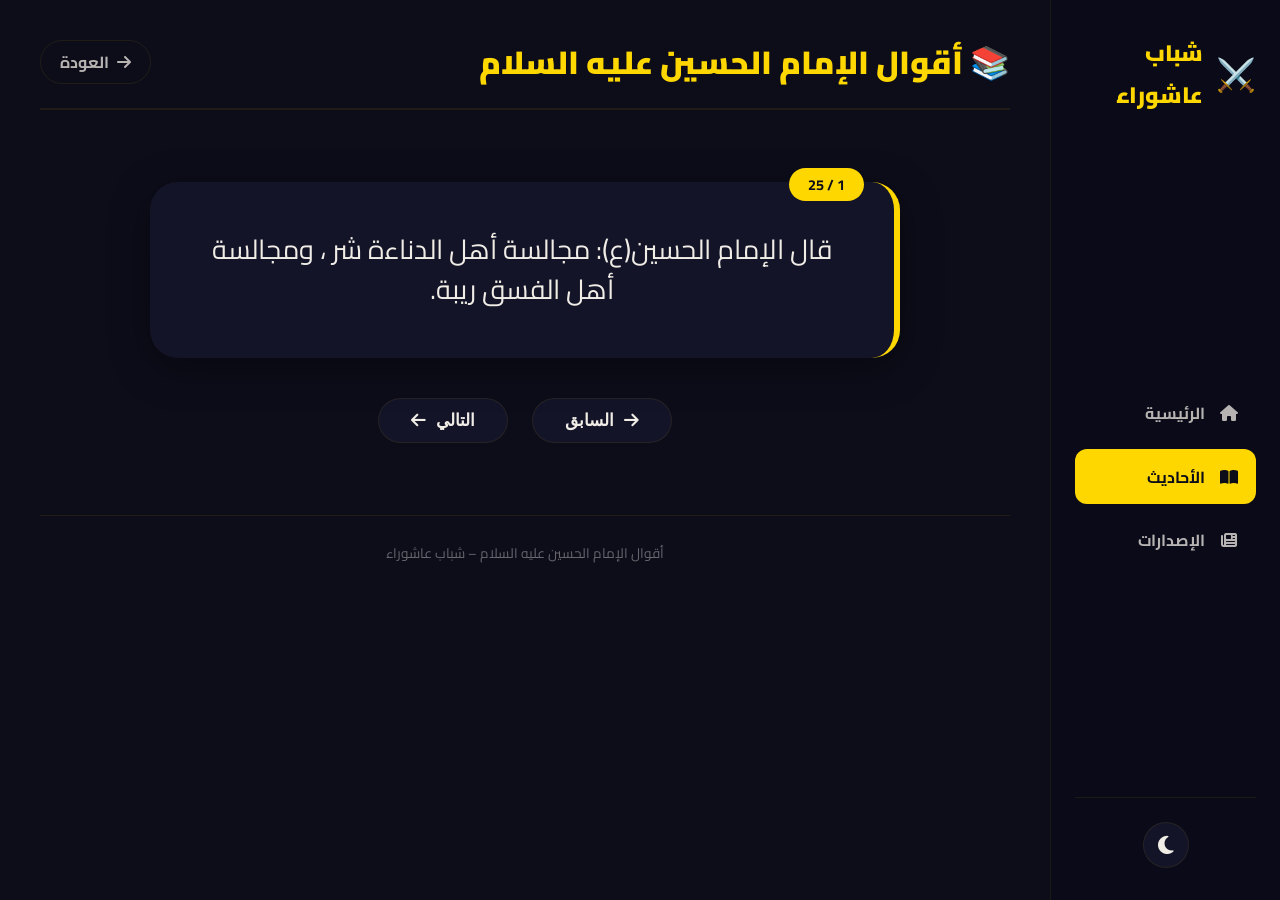
==== commit b359ddd3: "Add files via upload" ====
--- a/hadith.html
+++ b/hadith.html
@@ -3,43 +3,66 @@
 <head>
     <meta charset="UTF-8" />
     <meta name="viewport" content="width=device-width, initial-scale=1.0" />
-    <title>شباب عاشوراء - أقوال الإمام الحسين</title>
+    <title>شباب عاشوراء - الأحاديث</title>
     <link href="https://fonts.googleapis.com/css2?family=Cairo:wght@400;700;900&display=swap" rel="stylesheet" />
+    <link rel="stylesheet" href="https://cdnjs.cloudflare.com/ajax/libs/font-awesome/6.5.0/css/all.min.css" />
     <link rel="stylesheet" href="style.css" />
 </head>
 <body>
-    <div class="page hadith-page" data-theme="dark">
-        <header>
-            <h1>📚 أقوال الإمام الحسين عليه السلام</h1>
-            <div class="header-actions">
-                <a href="index.html" class="secondary-btn">🏠 العودة للرئيسية</a>
-                <button id="themeToggle" class="theme-toggle" aria-label="تبديل الوضع">
-                    <span class="toggle-icon">🌙</span>
+    <div class="app" data-theme="dark">
+        <nav class="sidebar">
+            <div class="sidebar-brand">
+                <span class="brand-icon">⚔️</span>
+                <span class="brand-text">شباب عاشوراء</span>
+            </div>
+            <ul class="sidebar-menu">
+                <li><a href="index.html"><i class="fas fa-home"></i> الرئيسية</a></li>
+                <li class="active"><a href="hadith.html"><i class="fas fa-book-open"></i> الأحاديث</a></li>
+                <li><a href="releases.html"><i class="fas fa-newspaper"></i> الإصدارات</a></li>
+            </ul>
+            <div class="sidebar-footer">
+                <button id="themeToggle" class="theme-toggle-btn">
+                    <i class="fas fa-moon"></i>
                 </button>
             </div>
-        </header>
+        </nav>
 
-        <div class="hadith-container">
-            <div class="hadith-display">
-                <p id="hadithText">حديث رقم 1</p>
-                <span id="hadithIndex">1 / 30</span>
-            </div>
+        <main class="main-content">
+            <header class="top-header">
+                <div class="header-left">
+                    <h1>📚 أقوال الإمام الحسين عليه السلام</h1>
+                </div>
+                <div class="header-right">
+                    <a href="index.html" class="btn-back">
+                        <i class="fas fa-arrow-right"></i> العودة
+                    </a>
+                </div>
+            </header>
 
-            <div class="hadith-controls">
-                <button id="prevBtn" class="control-btn">➡️ السابق</button>
-                <button id="nextBtn" class="control-btn">⬅️ التالي</button>
-            </div>
-        </div>
+            <section class="hadith-section">
+                <div class="hadith-card">
+                    <div class="hadith-number-badge" id="hadithIndex">1 / 30</div>
+                    <p class="hadith-text" id="hadithText">حديث رقم 1</p>
+                </div>
 
-        <footer>
-            <p>أقوال الإمام الحسين عليه السلام – شباب عاشوراء</p>
-        </footer>
+                <div class="hadith-nav">
+                    <button id="prevBtn" class="nav-btn">
+                        <i class="fas fa-arrow-right"></i> السابق
+                    </button>
+                    <button id="nextBtn" class="nav-btn">
+                        التالي <i class="fas fa-arrow-left"></i>
+                    </button>
+                </div>
+            </section>
+
+            <footer class="main-footer">
+                <p>أقوال الإمام الحسين عليه السلام – شباب عاشوراء</p>
+            </footer>
+        </main>
     </div>
 
     <script>
-        // ===== قائمة الأقوال (30 قولاً) =====
         const hadiths = [
-            // الأقوال الأصلية (1 - 12)
             "قال الإمام الحسين(ع): مجالسة أهل الدناءة شر ، ومجالسة أهل الفسق ريبة.",
             "قال الإمام الحسين(ع): لو رأيتم المعروف رجلا رأيتموه حسنا جميلا تسر الناظرين ولو رأيتم اللؤم رأيتموه سمجا مشوها تنفر منه القلوب وتغض دونه الابصار.",
             "قال الإمام الحسين(ع): لا تتكلمن فيما لا يعنيك.",
@@ -52,23 +75,19 @@
             "قال الحسين عليه السلام: «مَن سَرَّه أن يُنْسَأ في أجلهِ ويُزداد في رزقه فَلْيَصِل رَحِمَهُ.",
             "قال الحسين عليه السلام لرجل اغتاب عنده رجلاً: «يا هذا كُفَّ عن الغيبةِ فإنّها إدامُ كلابِ النّار.",
             "عن الإمام الحسين عليه السلام: «إذا كان يوم القيامة نادى منادٍ: أيّها الناس، من كان له على الله أجرٌ فَلْيَقم، فلا يقوم إلا أهلُ المعروف.",
-
-            // الأقوال الإضافية (13 - 15) من ملفك السابق
             "قال الصدوق: ثمّ صار حتّى نزل كربلا، فقال: أىّ موضع هذا فقيل كربلا يا ابن رسول اللّه، فقال: هذا واللّه يوم كرب وبلاء، وهذا الموضع الذي يهراق فيه دماؤنا ويباح فيه حريمنا.",
             "عن أبى بصير قال: قال أبو عبد اللّه (عليه السلام) قال الحسين بن علي (عليه السلام) أنا قتيل العبرة لا يذكرنى مؤمن الا استعبر",
             "قال الإمام الحسين (ع): إيّاكَ وَظُلمَ مَن لا يَجِدُ عَلَيكَ نَاصِراً إلّا اللهَ.",
-
-            // ===== الأقوال الجديدة (16 - 30) =====
             "كامل الزيارات : عن أبي عبد الله عليه السلام في قول الله عز وجل - : ﴿وَإِذَا الْمَوْؤُدَةُ سُئِلَتْ بِأَيِّ ذَنْبٍ قُتِلَتْ﴾ قال : نزلت في الحسين بن علي عليه السلام ..",
             "قال الإمام الحسين (ع) : إياك وما تعتذر منه، فإن المؤمن لا يسيء، ولا يعتذر والمنافق كل يوم يسيء ويعتذر..",
-            "قال الإمام الحسين (ع) : إنّ قوماً عبدوا الله رغبة فتلك عبادة التجار، وان قوماً عبدوا الله رهبة فتلك عبادة العبيد، وان قوماً عبدوا الله شكراً فتلك عبادة الاحرار، وهي افضل العبادة. .",
+            "قال الإمام الحسين (ع) : إنّ قوماً عبدوا الله رغبة فتلك عبادة التجار، وان قوماً عبدوا الله رهبة فتلك عبادة العبيد، وان قوماً عبدوا الله شكراً فتلك عبادة الاحرار، وهي افضل العبادة.",
             "قال الإمام الحسين (ع) : ان اعمال هذه الأمة ما من صباح إلاّ وتعرض على الله عزوجل..",
             "قال الإمام الحسين (ع) : سأله رجل عن معنى قول الله: ﴿واما بنعمة ربك فحدث﴾ (٤). قال (عليه السلام): امره ان يحدّث بما انعم الله به عليه في دينه..",
             "قال الإمام الحسين (ع) : دراسة العلم لقاح المعرفة، وطول التجارب زيادة في العقل والشرف، التقوى والقنوع راحة الابدان، ومن احبك نهاك، ومن ابغضك اغراك..",
             "ومن زهد الحسين (عليه السلام) أنّه قيل له: ما اعظم خوفك من ربّك؟ فقال: لا يأمن يوم القيامة إلاّ من خاف الله في الدنيا..",
             "في مناقب ابن شهرآشوب قال: أنّ جبرئيل نزل يوماً، فوجد الزهراء نائمة، والحسين قلقا على عادة الأطفال مع أمهاتهم، فقعد جبرئيل يليهيه عن البكاء حتى استيقظت، فأعلمها رسول الله (صلى الله عليه وآله) بذلك.",
             "بلغه كلام نافع بن جبير في معاوية وقوله: «انه كان يسكته الحلم وينطقه العلم» فقال (عليه السلام): بل كان ينطقه البَطَرُ ويسكته الحَصَر..",
-            "قال الإمام الحسين (ع) : من دخل المقابر فقال: «اللّهم ربّ هذه الارواح الفانية، والاجساد البالية، والعظام النخرة، التي خرجت من الدنيا وهي بك مؤمنة ادخل عليهم روحاً منك وسلاماً مني» كتب الله له بعدد الخلق من لدن آدم الى ان تقوم الساعة حسنات..",  
+            "قال الإمام الحسين (ع) : من دخل المقابر فقال: «اللّهم ربّ هذه الارواح الفانية، والاجساد البالية، والعظام النخرة، التي خرجت من الدنيا وهي بك مؤمنة ادخل عليهم روحاً منك وسلاماً مني» كتب الله له بعدد الخلق من لدن آدم الى ان تقوم الساعة حسنات..",
         ];
 
         let currentIndex = 0;
@@ -92,32 +111,26 @@
             updateHadith();
         });
 
-        // عرض أول حديث
         updateHadith();
 
-        // ===== نظام التبديل بين الليل والنهار (متوافق مع الصفحة الرئيسية) =====
         (function() {
-            const page = document.querySelector('.page');
+            const app = document.querySelector('.app');
             const toggleBtn = document.getElementById('themeToggle');
-            const toggleIcon = toggleBtn.querySelector('.toggle-icon');
-
-            // استعادة التفضيل المحفوظ أو الوضع الليلي افتراضياً
-            const savedTheme = localStorage.getItem('theme');
-            let currentTheme = savedTheme || 'dark';
+            const icon = toggleBtn.querySelector('i');
+            const savedTheme = localStorage.getItem('theme') || 'dark';
 
             function setTheme(theme) {
-                currentTheme = theme;
-                page.setAttribute('data-theme', theme);
+                app.setAttribute('data-theme', theme);
                 localStorage.setItem('theme', theme);
-                toggleIcon.textContent = theme === 'dark' ? '🌙' : '☀️';
+                icon.className = theme === 'dark' ? 'fas fa-moon' : 'fas fa-sun';
             }
 
             toggleBtn.addEventListener('click', () => {
-                const newTheme = currentTheme === 'dark' ? 'light' : 'dark';
-                setTheme(newTheme);
+                const current = app.getAttribute('data-theme');
+                setTheme(current === 'dark' ? 'light' : 'dark');
             });
 
-            setTheme(currentTheme);
+            setTheme(savedTheme);
         })();
     </script>
 </body>
--- a/style.css
+++ b/style.css
@@ -1,57 +1,37 @@
 /* ======= استيراد خطوط Google ======= */
 @import url('https://fonts.googleapis.com/css2?family=Cairo:wght@400;700;900&display=swap');
 
-/* ======= متغيرات الألوان العامة ======= */
+/* ======= متغيرات الألوان ======= */
 :root {
-    /* الألوان الأساسية للوضع الليلي (الافتراضي) */
-    --bg-body: #0b0b1a;
-    --bg-gradient: linear-gradient(135deg, #0b0b1a 0%, #1a0a2e 30%, #2d1b3d 60%, #0b0b1a 100%);
-    --glass-bg: rgba(20, 20, 40, 0.4);
-    --glass-border: rgba(255, 215, 0, 0.15);
-    --glass-shadow: 0 30px 80px rgba(0, 0, 0, 0.8);
-    --text-primary: #ffffff;
-    --text-secondary: rgba(255, 255, 255, 0.8);
-    --text-muted: rgba(255, 255, 255, 0.5);
-    --gold-gradient: linear-gradient(135deg, #ffd700, #ff8c00, #ffd700);
-    --primary-btn-bg: linear-gradient(135deg, #ff6b35, #ff4500);
-    --primary-btn-shadow: rgba(255, 69, 0, 0.3);
-    --contact-bg: rgba(255, 215, 0, 0.03);
-    --contact-border: rgba(255, 215, 0, 0.08);
-    --badge-bg: rgba(255, 215, 0, 0.1);
-    --badge-border: rgba(255, 215, 0, 0.2);
-    --hadith-bg: rgba(0, 0, 0, 0.4);
-    --control-bg: #2a2a4a;
-    --control-border: #ffd700;
-    --control-color: #ffd700;
-    --toggle-bg: #2a2a4a;
-    --toggle-hover: #3a3a5a;
-    --footer-border: rgba(255, 255, 255, 0.05);
-}
-
-/* ======= الوضع النهاري ======= */
+    --bg-dark: #0d0d1a;
+    --bg-card: #141428;
+    --bg-card-hover: #1a1a35;
+    --text-primary: #f0ece6;
+    --text-secondary: rgba(240, 236, 230, 0.75);
+    --text-muted: rgba(240, 236, 230, 0.4);
+    --gold: #ffd700;
+    --gold-dark: #b8860b;
+    --red: #e84118;
+    --red-dark: #c0392b;
+    --border-color: rgba(255, 215, 0, 0.08);
+    --shadow: 0 10px 40px rgba(0, 0, 0, 0.4);
+    --sidebar-bg: #0a0a18;
+    --sidebar-hover: #1a1a35;
+}
+
 [data-theme="light"] {
-    --bg-body: #f5f0eb;
-    --bg-gradient: linear-gradient(135deg, #fdfcfb 0%, #e2d1c3 50%, #fdfcfb 100%);
-    --glass-bg: rgba(255, 255, 255, 0.6);
-    --glass-border: rgba(180, 120, 60, 0.25);
-    --glass-shadow: 0 30px 80px rgba(0, 0, 0, 0.15);
+    --bg-dark: #f5f0eb;
+    --bg-card: #ffffff;
+    --bg-card-hover: #f0ece6;
     --text-primary: #2c1810;
-    --text-secondary: rgba(44, 24, 16, 0.85);
-    --text-muted: rgba(44, 24, 16, 0.5);
-    --gold-gradient: linear-gradient(135deg, #b8860b, #8b6508, #b8860b);
-    --primary-btn-bg: linear-gradient(135deg, #d45a2e, #b83a1a);
-    --primary-btn-shadow: rgba(184, 58, 26, 0.3);
-    --contact-bg: rgba(180, 120, 60, 0.05);
-    --contact-border: rgba(180, 120, 60, 0.15);
-    --badge-bg: rgba(180, 120, 60, 0.1);
-    --badge-border: rgba(180, 120, 60, 0.2);
-    --hadith-bg: rgba(255, 255, 255, 0.6);
-    --control-bg: #e8e0d8;
-    --control-border: #8b6508;
-    --control-color: #8b6508;
-    --toggle-bg: #d5c8bc;
-    --toggle-hover: #c4b5a6;
-    --footer-border: rgba(44, 24, 16, 0.08);
+    --text-secondary: rgba(44, 24, 16, 0.75);
+    --text-muted: rgba(44, 24, 16, 0.4);
+    --gold: #b8860b;
+    --red: #d45a2e;
+    --border-color: rgba(139, 101, 8, 0.08);
+    --shadow: 0 10px 40px rgba(0, 0, 0, 0.06);
+    --sidebar-bg: #e8e0d8;
+    --sidebar-hover: #ddd5cc;
 }
 
 /* ======= إعدادات عامة ======= */
@@ -63,544 +43,699 @@
 
 body {
     font-family: 'Cairo', 'Tahoma', sans-serif;
+    background: var(--bg-dark);
+    color: var(--text-primary);
     min-height: 100vh;
     display: flex;
+    transition: background 0.3s ease;
+}
+
+/* ======= تخطيط الشريط الجانبي ======= */
+.app {
+    display: flex;
+    width: 100%;
+    min-height: 100vh;
+    transition: all 0.3s ease;
+}
+
+.sidebar {
+    width: 230px;
+    background: var(--sidebar-bg);
+    padding: 2rem 1.5rem;
+    display: flex;
+    flex-direction: column;
+    justify-content: space-between;
+    border-left: 1px solid var(--border-color);
+    flex-shrink: 0;
+    transition: all 0.3s ease;
+    position: sticky;
+    top: 0;
+    height: 100vh;
+}
+
+.sidebar-brand {
+    display: flex;
+    align-items: center;
+    gap: 0.8rem;
+    font-size: 1.4rem;
+    font-weight: 900;
+    color: var(--gold);
+    margin-bottom: 2.5rem;
+}
+
+.brand-icon {
+    font-size: 2rem;
+}
+
+.sidebar-menu {
+    list-style: none;
+    display: flex;
+    flex-direction: column;
+    gap: 0.5rem;
+}
+
+.sidebar-menu li a {
+    display: flex;
+    align-items: center;
+    gap: 0.8rem;
+    padding: 0.8rem 1rem;
+    border-radius: 12px;
+    color: var(--text-secondary);
+    text-decoration: none;
+    font-weight: 700;
+    font-size: 1rem;
+    transition: all 0.25s ease;
+}
+
+.sidebar-menu li a i {
+    width: 22px;
+    text-align: center;
+}
+
+.sidebar-menu li.active a,
+.sidebar-menu li a:hover {
+    background: var(--gold);
+    color: #0d0d1a;
+}
+
+.sidebar-menu li.active a i,
+.sidebar-menu li a:hover i {
+    color: #0d0d1a;
+}
+
+.sidebar-footer {
+    display: flex;
     justify-content: center;
-    align-items: center;
-    padding: 1.5rem;
-    background: var(--bg-body);
-    background: var(--bg-gradient);
-    background-size: 400% 400%;
-    animation: gradientShift 15s ease infinite;
-    transition: background 0.5s ease;
-}
-
-@keyframes gradientShift {
-    0% { background-position: 0% 50%; }
-    50% { background-position: 100% 50%; }
-    100% { background-position: 0% 50%; }
-}
-
-/* ======= الصفحة الرئيسية (الكارد الزجاجي) ======= */
-.page {
-    width: 100%;
-    max-width: 900px;
+    padding-top: 1.5rem;
+    border-top: 1px solid var(--border-color);
+}
+
+.theme-toggle-btn {
+    background: var(--bg-card);
+    border: 1px solid var(--border-color);
+    color: var(--text-primary);
+    width: 46px;
+    height: 46px;
+    border-radius: 50%;
+    font-size: 1.3rem;
+    cursor: pointer;
+    transition: all 0.3s ease;
+    display: flex;
+    align-items: center;
+    justify-content: center;
+}
+
+.theme-toggle-btn:hover {
+    background: var(--gold);
+    color: #0d0d1a;
+    transform: rotate(20deg);
+}
+
+/* ======= المحتوى الرئيسي ======= */
+.main-content {
+    flex: 1;
     padding: 2rem 2.5rem;
-    background: var(--glass-bg);
-    backdrop-filter: blur(12px);
-    -webkit-backdrop-filter: blur(12px);
-    border-radius: 40px;
-    border: 1px solid var(--glass-border);
-    box-shadow: var(--glass-shadow), inset 0 1px 0 rgba(255, 215, 0, 0.05);
-    display: flex;
-    flex-direction: column;
-    transition: all 0.4s cubic-bezier(0.25, 0.46, 0.45, 0.94);
-}
-
-/* ======= الرأس ======= */
-header {
+    overflow-y: auto;
+    transition: all 0.3s ease;
+}
+
+/* ======= الرأس العلوي ======= */
+.top-header {
     display: flex;
     justify-content: space-between;
     align-items: center;
     flex-wrap: wrap;
     gap: 1rem;
+    margin-bottom: 2.5rem;
     padding-bottom: 1rem;
-    border-bottom: 2px solid var(--glass-border);
+    border-bottom: 2px solid var(--border-color);
+}
+
+.header-left h1 {
+    font-size: 2rem;
+    font-weight: 900;
+    color: var(--gold);
+}
+
+.tagline {
+    color: var(--text-muted);
+    font-size: 0.95rem;
+}
+
+.header-right {
+    display: flex;
+    align-items: center;
+    gap: 0.8rem;
+}
+
+.telegram-mini {
+    background: #0088cc;
+    color: #fff;
+    width: 40px;
+    height: 40px;
+    border-radius: 50%;
+    display: flex;
+    align-items: center;
+    justify-content: center;
+    font-size: 1.3rem;
+    text-decoration: none;
+    transition: all 0.3s ease;
+}
+
+.telegram-mini:hover {
+    transform: scale(1.08);
+    background: #006699;
+}
+
+.btn-back {
+    display: inline-flex;
+    align-items: center;
+    gap: 0.5rem;
+    color: var(--text-secondary);
+    text-decoration: none;
+    font-weight: 700;
+    padding: 0.4rem 1.2rem;
+    border-radius: 50px;
+    border: 1px solid var(--border-color);
+    transition: all 0.3s ease;
+}
+
+.btn-back:hover {
+    background: var(--gold);
+    color: #0d0d1a;
+    border-color: var(--gold);
+}
+
+/* ======= القسم الرئيسي (الصفحة الرئيسية) ======= */
+.hero-section {
+    display: flex;
+    flex-wrap: wrap;
+    align-items: center;
+    gap: 3rem;
+    padding: 1rem 0 2rem;
+}
+
+.hero-text {
+    flex: 1 1 320px;
+}
+
+.hero-badge {
+    display: inline-block;
+    background: rgba(255, 215, 0, 0.08);
+    color: var(--gold);
+    padding: 0.2rem 1.2rem;
+    border-radius: 50px;
+    font-size: 0.85rem;
+    font-weight: 700;
+    border: 1px solid rgba(255, 215, 0, 0.08);
+    margin-bottom: 1rem;
+}
+
+.hero-text h2 {
+    font-size: 3rem;
+    font-weight: 900;
+    line-height: 1.15;
+    margin-bottom: 1rem;
+}
+
+.hero-text p {
+    font-size: 1.2rem;
+    line-height: 1.8;
+    color: var(--text-secondary);
+    max-width: 500px;
     margin-bottom: 2rem;
 }
 
-.logo {
-    display: flex;
-    align-items: center;
-    gap: 0.8rem;
-}
-
-.logo-icon {
-    font-size: 2.2rem;
-    filter: drop-shadow(0 0 10px rgba(255, 215, 0, 0.3));
-    animation: pulse 2s ease-in-out infinite;
-    transition: filter 0.3s ease;
-}
-
-@keyframes pulse {
-    0%, 100% { transform: scale(1); }
-    50% { transform: scale(1.1); }
-}
-
-header h1 {
-    font-size: 2.2rem;
-    font-weight: 900;
-    background: var(--gold-gradient);
-    background-size: 200% 200%;
-    -webkit-background-clip: text;
-    -webkit-text-fill-color: transparent;
-    animation: goldShine 4s ease-in-out infinite;
-    letter-spacing: 1px;
-    transition: background 0.3s ease;
-}
-
-@keyframes goldShine {
-    0% { background-position: 0% 50%; }
-    50% { background-position: 100% 50%; }
-    100% { background-position: 0% 50%; }
-}
-
-.header-actions {
-    display: flex;
-    align-items: center;
-    gap: 1.2rem;
-    flex-wrap: wrap;
-}
-
-.subtitle {
-    font-size: 0.95rem;
-    color: var(--text-muted);
-    font-weight: 400;
-    letter-spacing: 0.5px;
-    background: var(--badge-bg);
-    padding: 0.3rem 1rem;
-    border-radius: 50px;
-    border: 1px solid var(--badge-border);
-    transition: all 0.3s ease;
-}
-
-/* ======= زر التبديل بين الليل والنهار ======= */
-.theme-toggle {
-    display: flex;
-    align-items: center;
-    justify-content: center;
-    width: 48px;
-    height: 48px;
-    border-radius: 50%;
-    border: 2px solid var(--glass-border);
-    background: var(--toggle-bg);
-    color: var(--text-primary);
-    font-size: 1.6rem;
-    cursor: pointer;
-    transition: all 0.3s ease;
-    box-shadow: 0 4px 15px rgba(0, 0, 0, 0.1);
-    padding: 0;
-    line-height: 1;
-}
-
-.theme-toggle:hover {
-    transform: scale(1.08) rotate(15deg);
-    background: var(--toggle-hover);
-    border-color: var(--control-border);
-    box-shadow: 0 8px 25px rgba(0, 0, 0, 0.2);
-}
-
-.theme-toggle:active {
-    transform: scale(0.95);
-}
-
-.toggle-icon {
-    transition: transform 0.3s ease;
-    display: inline-block;
-}
-
-/* ======= المحتوى الرئيسي ======= */
-.hero {
-    display: flex;
-    flex-wrap: wrap;
-    align-items: center;
-    gap: 2.5rem;
-    flex: 1;
-    padding: 1rem 0;
-}
-
-.hero-content {
-    flex: 1 1 300px;
-}
-
-.badge {
-    display: inline-block;
-    background: var(--badge-bg);
-    padding: 0.3rem 1.2rem;
-    border-radius: 50px;
-    font-size: 0.9rem;
-    color: var(--control-color);
-    border: 1px solid var(--badge-border);
-    margin-bottom: 1rem;
-    letter-spacing: 0.5px;
-    transition: all 0.3s ease;
-}
-
-.hero-content h2 {
-    font-size: 2.8rem;
-    font-weight: 900;
-    color: var(--text-primary);
-    line-height: 1.2;
-    margin-bottom: 1rem;
-    transition: color 0.3s ease;
-}
-
-.hero-content h2::after {
-    content: '';
-    display: block;
-    width: 60px;
-    height: 4px;
-    background: var(--gold-gradient);
-    margin-top: 0.5rem;
-    border-radius: 10px;
-    transition: background 0.3s ease;
-}
-
-.hero-content p {
-    font-size: 1.15rem;
-    line-height: 1.9;
-    color: var(--text-secondary);
-    margin-bottom: 2rem;
-    max-width: 500px;
-    transition: color 0.3s ease;
-}
-
-.btn-group {
+.hero-buttons {
     display: flex;
     flex-wrap: wrap;
     gap: 1rem;
 }
 
-.primary-btn {
+.btn-primary {
     display: inline-flex;
     align-items: center;
     gap: 0.6rem;
-    background: var(--primary-btn-bg);
+    background: var(--gold);
+    color: #0d0d1a;
+    padding: 0.9rem 2.2rem;
+    border-radius: 60px;
+    text-decoration: none;
+    font-weight: 700;
+    font-size: 1.05rem;
+    transition: all 0.3s ease;
+    box-shadow: 0 8px 25px rgba(255, 215, 0, 0.15);
+}
+
+.btn-primary:hover {
+    transform: translateY(-4px) scale(1.02);
+    box-shadow: 0 15px 40px rgba(255, 215, 0, 0.2);
+}
+
+.btn-secondary {
+    display: inline-flex;
+    align-items: center;
+    gap: 0.6rem;
+    background: transparent;
+    border: 2px solid var(--gold);
+    color: var(--gold);
+    padding: 0.9rem 2rem;
+    border-radius: 60px;
+    text-decoration: none;
+    font-weight: 700;
+    font-size: 1.05rem;
+    transition: all 0.3s ease;
+}
+
+.btn-secondary:hover {
+    background: var(--gold);
+    color: #0d0d1a;
+    transform: translateY(-3px);
+}
+
+.hero-visual {
+    flex: 0 0 220px;
+    display: flex;
+    justify-content: center;
+    align-items: center;
+}
+
+.hero-circle {
+    width: 200px;
+    height: 200px;
+    border-radius: 50%;
+    background: radial-gradient(circle at 30% 30%, rgba(255, 215, 0, 0.08), transparent 70%);
+    border: 2px solid rgba(255, 215, 0, 0.08);
+    display: flex;
+    justify-content: center;
+    align-items: center;
+    animation: pulseCircle 4s ease-in-out infinite;
+}
+
+@keyframes pulseCircle {
+    0%, 100% { transform: scale(1); }
+    50% { transform: scale(1.04); }
+}
+
+.hero-icon {
+    font-size: 6rem;
+    line-height: 1;
+    filter: drop-shadow(0 0 30px rgba(255, 215, 0, 0.05));
+}
+
+/* ======= الروابط السريعة ======= */
+.quick-links {
+    display: grid;
+    grid-template-columns: repeat(auto-fit, minmax(200px, 1fr));
+    gap: 1.5rem;
+    margin: 2.5rem 0;
+}
+
+.quick-card {
+    background: var(--bg-card);
+    padding: 1.8rem;
+    border-radius: 20px;
+    text-align: center;
+    text-decoration: none;
+    color: var(--text-primary);
+    border: 1px solid var(--border-color);
+    transition: all 0.3s ease;
+}
+
+.quick-card:hover {
+    transform: translateY(-6px);
+    background: var(--bg-card-hover);
+    border-color: var(--gold);
+    box-shadow: var(--shadow);
+}
+
+.quick-card i {
+    font-size: 2.5rem;
+    color: var(--gold);
+    margin-bottom: 0.5rem;
+}
+
+.quick-card h4 {
+    font-size: 1.1rem;
+    margin-bottom: 0.2rem;
+}
+
+.quick-card p {
+    font-size: 0.9rem;
+    color: var(--text-muted);
+}
+
+/* ======= صفحة الأحاديث ======= */
+.hadith-section {
+    display: flex;
+    flex-direction: column;
+    align-items: center;
+    gap: 2.5rem;
+    padding: 2rem 0;
+}
+
+.hadith-card {
+    background: var(--bg-card);
+    padding: 3rem 2.5rem;
+    border-radius: 28px;
+    border-right: 6px solid var(--gold);
+    width: 100%;
+    max-width: 750px;
+    text-align: center;
+    position: relative;
+    box-shadow: var(--shadow);
+    transition: all 0.3s ease;
+}
+
+.hadith-card:hover {
+    transform: translateY(-3px);
+}
+
+.hadith-number-badge {
+    position: absolute;
+    top: -14px;
+    right: 30px;
+    background: var(--gold);
+    color: #0d0d1a;
+    padding: 0.2rem 1.2rem;
+    border-radius: 50px;
+    font-weight: 700;
+    font-size: 0.9rem;
+}
+
+.hadith-text {
+    font-size: 1.7rem;
+    line-height: 2.5rem;
+    font-weight: 400;
+}
+
+.hadith-nav {
+    display: flex;
+    gap: 1.5rem;
+    flex-wrap: wrap;
+    justify-content: center;
+}
+
+.nav-btn {
+    display: inline-flex;
+    align-items: center;
+    gap: 0.6rem;
+    background: var(--bg-card);
+    border: 1px solid var(--border-color);
+    color: var(--text-primary);
+    padding: 0.7rem 2rem;
+    border-radius: 60px;
+    font-size: 1.05rem;
+    font-weight: 700;
+    cursor: pointer;
+    transition: all 0.3s ease;
+}
+
+.nav-btn:hover {
+    background: var(--gold);
+    color: #0d0d1a;
+    transform: scale(1.04);
+}
+
+/* ======= صفحة الإصدارات ======= */
+.releases-grid {
+    display: grid;
+    grid-template-columns: repeat(auto-fit, minmax(300px, 1fr));
+    gap: 2rem;
+    padding: 1rem 0 2rem;
+}
+
+.release-card {
+    background: var(--bg-card);
+    border-radius: 24px;
+    overflow: hidden;
+    border: 1px solid var(--border-color);
+    transition: all 0.35s ease;
+    display: flex;
+    flex-direction: column;
+}
+
+.release-card:hover {
+    transform: translateY(-6px);
+    border-color: var(--gold);
+    box-shadow: var(--shadow);
+}
+
+.release-cover {
+    background: var(--sidebar-bg);
+    padding: 2rem;
+    text-align: center;
+    border-bottom: 1px solid var(--border-color);
+}
+
+.release-cover i {
+    font-size: 3.5rem;
+    color: var(--gold);
+    display: block;
+    margin-bottom: 0.5rem;
+}
+
+.release-number {
+    display: inline-block;
+    background: var(--gold);
+    color: #0d0d1a;
+    padding: 0.2rem 1.2rem;
+    border-radius: 50px;
+    font-size: 0.75rem;
+    font-weight: 700;
+}
+
+.release-body {
+    padding: 1.8rem;
+    flex: 1;
+    display: flex;
+    flex-direction: column;
+}
+
+.release-body h3 {
+    color: var(--gold);
+    font-size: 1.3rem;
+    margin-bottom: 0.2rem;
+}
+
+.release-body h4 {
+    font-size: 1.1rem;
+    margin-bottom: 0.5rem;
+}
+
+.release-body p {
+    color: var(--text-secondary);
+    line-height: 1.7;
+    margin-bottom: 1rem;
+    flex: 1;
+}
+
+.release-meta {
+    display: flex;
+    flex-wrap: wrap;
+    gap: 1.2rem;
+    color: var(--text-muted);
+    font-size: 0.9rem;
+    margin-bottom: 1.2rem;
+}
+
+.release-meta i {
+    margin-left: 0.3rem;
+}
+
+.btn-download {
+    display: inline-flex;
+    align-items: center;
+    gap: 0.5rem;
+    background: var(--gold);
+    color: #0d0d1a;
+    padding: 0.6rem 1.8rem;
+    border-radius: 60px;
+    text-decoration: none;
+    font-weight: 700;
+    font-size: 0.95rem;
+    transition: all 0.3s ease;
+    align-self: flex-start;
+}
+
+.btn-download:hover {
+    transform: scale(1.04);
+    box-shadow: 0 5px 20px rgba(255, 215, 0, 0.2);
+}
+
+.coming {
+    opacity: 0.6;
+}
+
+.coming .btn-download {
+    background: var(--text-muted);
+    color: var(--bg-dark);
+}
+
+.coming .btn-download:hover {
+    transform: scale(1.02);
+    box-shadow: none;
+}
+
+/* ======= لافتة القناة ======= */
+.channel-banner {
+    background: var(--bg-card);
+    padding: 2rem;
+    border-radius: 24px;
+    text-align: center;
+    border: 1px solid var(--border-color);
+    margin: 1rem 0;
+}
+
+.channel-banner p {
+    color: var(--text-secondary);
+    font-size: 1.1rem;
+    margin-bottom: 1rem;
+}
+
+.btn-telegram-big {
+    display: inline-flex;
+    align-items: center;
+    gap: 0.8rem;
+    background: #0088cc;
     color: #fff;
     padding: 0.9rem 2.5rem;
     border-radius: 60px;
     text-decoration: none;
     font-weight: 700;
-    font-size: 1.15rem;
-    border: none;
-    transition: all 0.3s ease;
-    box-shadow: 0 8px 30px var(--primary-btn-shadow);
-    letter-spacing: 0.5px;
-}
-
-.primary-btn:hover {
-    transform: translateY(-4px) scale(1.02);
-    box-shadow: 0 15px 40px var(--primary-btn-shadow);
-    filter: brightness(1.1);
-}
-
-.primary-btn:active {
-    transform: scale(0.98);
-}
-
-/* ======= الصورة الجانبية ======= */
-.hero-image {
-    flex: 0 0 180px;
-    height: 200px;
-    display: flex;
-    justify-content: center;
-    align-items: center;
-    position: relative;
-}
-
-.main-icon {
-    font-size: 7rem;
-    line-height: 1;
-    filter: drop-shadow(0 0 40px rgba(255, 215, 0, 0.15));
-    animation: floatIcon 4s ease-in-out infinite;
-    background: var(--glass-bg);
-    padding: 1rem;
-    border-radius: 50%;
-    border: 2px solid var(--glass-border);
-    transition: all 0.3s ease;
-}
-
-@keyframes floatIcon {
-    0%, 100% { transform: translateY(0) rotate(-2deg); }
-    50% { transform: translateY(-15px) rotate(2deg); }
-}
-
-.floating-shapes {
-    position: absolute;
-    width: 100%;
-    height: 100%;
-    top: 0;
-    left: 0;
-    pointer-events: none;
-}
-
-.shape {
-    position: absolute;
-    font-size: 1.8rem;
-    opacity: 0.3;
-    animation: floatShape 6s ease-in-out infinite;
-    transition: opacity 0.3s ease;
-}
-
-.shape1 { top: 0; left: -10px; animation-delay: 0s; }
-.shape2 { bottom: 0; right: -10px; animation-delay: 2s; }
-.shape3 { top: 50%; left: 50%; transform: translate(-50%, -50%); animation-delay: 4s; font-size: 3rem; opacity: 0.1; }
-
-@keyframes floatShape {
-    0%, 100% { transform: translateY(0) rotate(0deg); }
-    50% { transform: translateY(-20px) rotate(10deg); }
-}
-
-/* ======= قسم التواصل ======= */
-.contact-section {
-    margin: 2.5rem 0 1.5rem;
-    padding: 2rem;
-    background: var(--contact-bg);
-    border-radius: 30px;
-    border: 1px solid var(--contact-border);
+    font-size: 1.1rem;
+    transition: all 0.3s ease;
+}
+
+.btn-telegram-big:hover {
+    background: #006699;
+    transform: translateY(-3px) scale(1.02);
+    box-shadow: 0 10px 30px rgba(0, 136, 204, 0.2);
+}
+
+/* ======= التذييل ======= */
+.main-footer {
+    margin-top: 2.5rem;
+    padding-top: 1.5rem;
+    border-top: 1px solid var(--border-color);
     text-align: center;
-    backdrop-filter: blur(5px);
-    transition: all 0.4s ease;
-}
-
-.contact-section:hover {
-    border-color: var(--badge-border);
-    box-shadow: 0 10px 40px rgba(0, 0, 0, 0.15);
-}
-
-.contact-content h3 {
-    font-size: 1.8rem;
-    font-weight: 700;
-    color: var(--control-color);
-    margin-bottom: 0.3rem;
-    transition: color 0.3s ease;
-}
-
-.contact-content p {
-    color: var(--text-muted);
-    margin-bottom: 1.2rem;
-    font-size: 0.95rem;
-    transition: color 0.3s ease;
-}
-
-.telegram-btn {
-    display: inline-flex;
-    align-items: center;
-    gap: 0.6rem;
-    background: #0088cc;
-    color: #fff;
-    padding: 0.8rem 2.2rem;
-    border-radius: 60px;
-    text-decoration: none;
-    font-weight: 700;
-    font-size: 1.1rem;
-    transition: all 0.3s ease;
-    border: 1px solid rgba(255, 255, 255, 0.1);
-    box-shadow: 0 8px 25px rgba(0, 136, 204, 0.2);
-}
-
-.telegram-btn:hover {
-    background: #006699;
-    transform: translateY(-3px) scale(1.03);
-    box-shadow: 0 15px 40px rgba(0, 136, 204, 0.4);
-}
-
-/* ======= التذييل ======= */
-footer {
-    margin-top: auto;
-    padding-top: 1.5rem;
-    text-align: center;
-    border-top: 1px solid var(--footer-border);
     color: var(--text-muted);
     font-size: 0.85rem;
-    letter-spacing: 0.5px;
-    transition: all 0.3s ease;
-}
-
-/* ======= أزرار الصفحة الثانوية (مثل زر العودة) ======= */
-.secondary-btn {
-    display: inline-flex;
-    align-items: center;
-    gap: 0.5rem;
-    background: transparent;
-    border: 2px solid var(--control-border);
-    color: var(--control-color);
-    padding: 0.5rem 1.5rem;
-    border-radius: 60px;
-    text-decoration: none;
-    font-weight: 700;
-    font-size: 0.95rem;
-    transition: all 0.3s ease;
-}
-
-.secondary-btn:hover {
-    background: var(--control-color);
-    color: var(--bg-body);
-    transform: scale(1.05);
-}
-
-/* ======= تنسيق خاص بصفحة الأحاديث ======= */
-.hadith-container {
-    flex: 1;
-    display: flex;
-    flex-direction: column;
-    justify-content: center;
-    align-items: center;
-    gap: 2rem;
-    padding: 1rem 0;
-}
-
-.hadith-display {
-    background: var(--hadith-bg);
-    padding: 2.5rem 2rem;
-    border-radius: 30px;
-    border-right: 6px solid var(--control-color);
-    box-shadow: 0 10px 30px rgba(0, 0, 0, 0.2);
-    text-align: center;
-    width: 100%;
-    min-height: 200px;
-    display: flex;
-    flex-direction: column;
-    justify-content: center;
-    transition: all 0.4s ease;
-}
-
-#hadithText {
-    font-size: 1.6rem;
-    line-height: 2.2rem;
-    color: var(--text-primary);
-    margin-bottom: 1rem;
-    transition: color 0.3s ease;
-}
-
-#hadithIndex {
-    font-size: 1rem;
-    color: var(--control-color);
-    font-weight: bold;
-    letter-spacing: 1px;
-    transition: color 0.3s ease;
-}
-
-.hadith-controls {
-    display: flex;
-    gap: 1.5rem;
-    flex-wrap: wrap;
-    justify-content: center;
-}
-
-.control-btn {
-    background: var(--control-bg);
-    padding: 0.8rem 2rem;
-    min-width: 130px;
-    border: 1px solid var(--control-border);
-    color: var(--control-color);
-    font-size: 1.1rem;
-    font-weight: 700;
-    border-radius: 60px;
-    cursor: pointer;
-    transition: all 0.3s ease;
-}
-
-.control-btn:hover {
-    background: var(--control-color);
-    color: var(--bg-body);
-    transform: scale(1.05);
-}
-
-/* ======= التجاوب مع الشاشات الصغيرة ======= */
-@media (max-width: 700px) {
-    .page {
+}
+
+/* ======= التجاوب ======= */
+@media (max-width: 768px) {
+    .sidebar {
+        width: 70px;
+        padding: 1.5rem 0.8rem;
+    }
+
+    .sidebar-brand .brand-text,
+    .sidebar-menu li a span {
+        display: none;
+    }
+
+    .sidebar-menu li a {
+        justify-content: center;
+        padding: 0.8rem;
+        font-size: 1.3rem;
+    }
+
+    .sidebar-menu li a i {
+        width: auto;
+    }
+
+    .main-content {
         padding: 1.5rem;
-        border-radius: 28px;
-    }
-
-    header {
+    }
+
+    .hero-text h2 {
+        font-size: 2.2rem;
+    }
+
+    .hero-circle {
+        width: 150px;
+        height: 150px;
+    }
+
+    .hero-icon {
+        font-size: 4.5rem;
+    }
+
+    .hadith-card {
+        padding: 2rem 1.5rem;
+    }
+
+    .hadith-text {
+        font-size: 1.3rem;
+        line-height: 2rem;
+    }
+}
+
+@media (max-width: 480px) {
+    .sidebar {
+        width: 60px;
+        padding: 1rem 0.5rem;
+    }
+
+    .sidebar-brand .brand-icon {
+        font-size: 1.5rem;
+    }
+
+    .main-content {
+        padding: 1rem;
+    }
+
+    .top-header {
         flex-direction: column;
         align-items: flex-start;
-        gap: 0.8rem;
-    }
-
-    .header-actions {
-        width: 100%;
-        justify-content: space-between;
-    }
-
-    header h1 {
-        font-size: 1.8rem;
-    }
-
-    .hero-content h2 {
-        font-size: 2.2rem;
-    }
-
-    .hero-image {
-        flex-basis: 120px;
-        height: 140px;
-    }
-
-    .main-icon {
-        font-size: 5rem;
-    }
-
-    .shape {
-        font-size: 1.2rem;
-    }
-
-    .primary-btn {
-        padding: 0.7rem 1.8rem;
-        font-size: 1rem;
-    }
-
-    .contact-section {
-        padding: 1.5rem;
-        margin: 1.5rem 0 1rem;
-    }
-
-    .telegram-btn {
-        padding: 0.6rem 1.6rem;
-        font-size: 1rem;
-    }
-
-    #hadithText {
-        font-size: 1.3rem;
-        line-height: 1.9rem;
-    }
-}
-
-@media (max-width: 450px) {
-    .page {
-        padding: 1rem;
-        border-radius: 20px;
-    }
-
-    .hero {
+    }
+
+    .header-left h1 {
+        font-size: 1.6rem;
+    }
+
+    .hero-section {
         flex-direction: column-reverse;
         text-align: center;
     }
 
-    .hero-content h2::after {
+    .hero-text h2::after {
         margin: 0.5rem auto 0;
     }
 
-    .hero-content p {
+    .hero-text p {
         max-width: 100%;
     }
 
-    .btn-group {
+    .hero-buttons {
         justify-content: center;
     }
 
-    .hero-image {
-        flex-basis: 100px;
+    .hero-circle {
+        width: 120px;
         height: 120px;
     }
 
-    .main-icon {
-        font-size: 4rem;
-    }
-
-    .contact-content h3 {
-        font-size: 1.5rem;
-    }
-
-    .header-actions {
-        flex-wrap: wrap;
-        justify-content: center;
-    }
-
-    .theme-toggle {
-        width: 40px;
-        height: 40px;
-        font-size: 1.3rem;
+    .hero-icon {
+        font-size: 3.5rem;
+    }
+
+    .quick-links {
+        grid-template-columns: 1fr;
+    }
+
+    .releases-grid {
+        grid-template-columns: 1fr;
+    }
+
+    .hadith-text {
+        font-size: 1.1rem;
+        line-height: 1.8rem;
+    }
+
+    .nav-btn {
+        padding: 0.5rem 1.2rem;
+        font-size: 0.9rem;
     }
 }
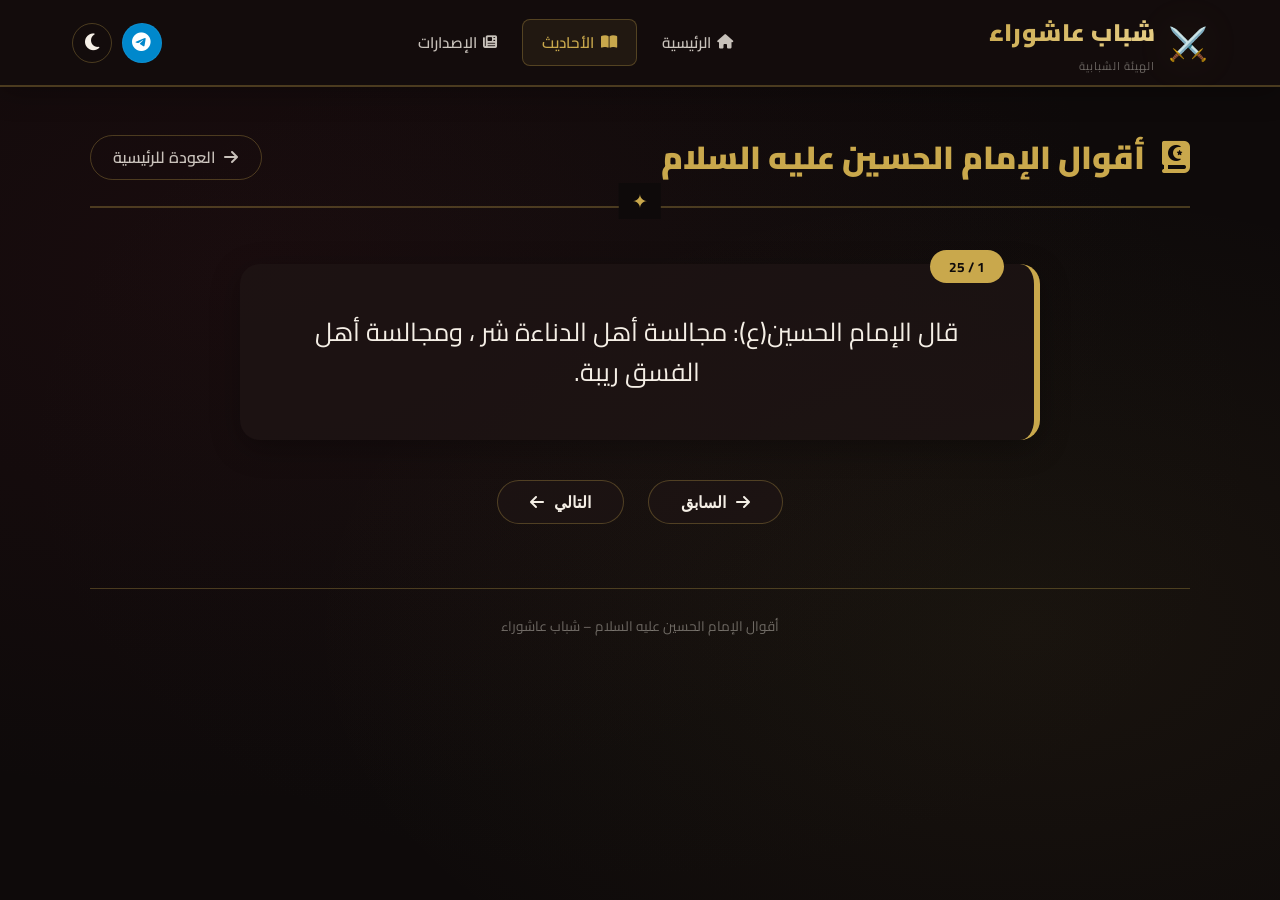
==== commit 7850d3ab: "Add files via upload" ====
--- a/hadith.html
+++ b/hadith.html
@@ -4,61 +4,71 @@
     <meta charset="UTF-8" />
     <meta name="viewport" content="width=device-width, initial-scale=1.0" />
     <title>شباب عاشوراء - الأحاديث</title>
-    <link href="https://fonts.googleapis.com/css2?family=Cairo:wght@400;700;900&display=swap" rel="stylesheet" />
+    <link href="https://fonts.googleapis.com/css2?family=Cairo:wght@400;600;700;900&display=swap" rel="stylesheet" />
     <link rel="stylesheet" href="https://cdnjs.cloudflare.com/ajax/libs/font-awesome/6.5.0/css/all.min.css" />
     <link rel="stylesheet" href="style.css" />
 </head>
 <body>
     <div class="app" data-theme="dark">
-        <nav class="sidebar">
-            <div class="sidebar-brand">
-                <span class="brand-icon">⚔️</span>
-                <span class="brand-text">شباب عاشوراء</span>
-            </div>
-            <ul class="sidebar-menu">
-                <li><a href="index.html"><i class="fas fa-home"></i> الرئيسية</a></li>
-                <li class="active"><a href="hadith.html"><i class="fas fa-book-open"></i> الأحاديث</a></li>
-                <li><a href="releases.html"><i class="fas fa-newspaper"></i> الإصدارات</a></li>
-            </ul>
-            <div class="sidebar-footer">
-                <button id="themeToggle" class="theme-toggle-btn">
-                    <i class="fas fa-moon"></i>
-                </button>
+
+        <nav class="navbar">
+            <div class="nav-container">
+                <a href="index.html" class="nav-brand">
+                    <span class="brand-icon">⚔️</span>
+                    <div>
+                        <span class="brand-text">شباب عاشوراء</span>
+                        <span class="brand-sub">الهيئة الشبابية</span>
+                    </div>
+                </a>
+                <ul class="nav-menu">
+                    <li><a href="index.html"><i class="fas fa-home"></i> الرئيسية</a></li>
+                    <li class="active"><a href="hadith.html"><i class="fas fa-book-open"></i> الأحاديث</a></li>
+                    <li><a href="releases.html"><i class="fas fa-newspaper"></i> الإصدارات</a></li>
+                </ul>
+                <div class="nav-actions">
+                    <a href="https://t.me/S_V_Cc" target="_blank" class="nav-telegram">
+                        <i class="fab fa-telegram"></i>
+                    </a>
+                    <button id="themeToggle" class="theme-toggle-btn">
+                        <i class="fas fa-moon"></i>
+                    </button>
+                </div>
             </div>
         </nav>
 
         <main class="main-content">
-            <header class="top-header">
-                <div class="header-left">
-                    <h1>📚 أقوال الإمام الحسين عليه السلام</h1>
-                </div>
-                <div class="header-right">
+            <div class="container">
+
+                <div class="page-header">
+                    <h1><i class="fas fa-quran"></i> أقوال الإمام الحسين عليه السلام</h1>
                     <a href="index.html" class="btn-back">
-                        <i class="fas fa-arrow-right"></i> العودة
+                        <i class="fas fa-arrow-right"></i> العودة للرئيسية
                     </a>
                 </div>
-            </header>
 
-            <section class="hadith-section">
-                <div class="hadith-card">
-                    <div class="hadith-number-badge" id="hadithIndex">1 / 30</div>
-                    <p class="hadith-text" id="hadithText">حديث رقم 1</p>
-                </div>
+                <section class="hadith-section">
+                    <div class="hadith-card">
+                        <div class="hadith-number" id="hadithIndex">1 / 30</div>
+                        <p class="hadith-text" id="hadithText">حديث رقم 1</p>
+                    </div>
 
-                <div class="hadith-nav">
-                    <button id="prevBtn" class="nav-btn">
-                        <i class="fas fa-arrow-right"></i> السابق
-                    </button>
-                    <button id="nextBtn" class="nav-btn">
-                        التالي <i class="fas fa-arrow-left"></i>
-                    </button>
-                </div>
-            </section>
+                    <div class="hadith-navigation">
+                        <button id="prevBtn" class="nav-btn">
+                            <i class="fas fa-arrow-right"></i> السابق
+                        </button>
+                        <button id="nextBtn" class="nav-btn">
+                            التالي <i class="fas fa-arrow-left"></i>
+                        </button>
+                    </div>
+                </section>
 
-            <footer class="main-footer">
-                <p>أقوال الإمام الحسين عليه السلام – شباب عاشوراء</p>
-            </footer>
+                <footer class="main-footer">
+                    <p>أقوال الإمام الحسين عليه السلام – شباب عاشوراء</p>
+                </footer>
+
+            </div>
         </main>
+
     </div>
 
     <script>
--- a/style.css
+++ b/style.css
@@ -1,37 +1,52 @@
 /* ======= استيراد خطوط Google ======= */
-@import url('https://fonts.googleapis.com/css2?family=Cairo:wght@400;700;900&display=swap');
+@import url('https://fonts.googleapis.com/css2?family=Cairo:wght@400;600;700;900&display=swap');
 
 /* ======= متغيرات الألوان ======= */
 :root {
-    --bg-dark: #0d0d1a;
-    --bg-card: #141428;
-    --bg-card-hover: #1a1a35;
-    --text-primary: #f0ece6;
-    --text-secondary: rgba(240, 236, 230, 0.75);
-    --text-muted: rgba(240, 236, 230, 0.4);
-    --gold: #ffd700;
-    --gold-dark: #b8860b;
-    --red: #e84118;
-    --red-dark: #c0392b;
-    --border-color: rgba(255, 215, 0, 0.08);
-    --shadow: 0 10px 40px rgba(0, 0, 0, 0.4);
-    --sidebar-bg: #0a0a18;
-    --sidebar-hover: #1a1a35;
+    /* الألوان الرئيسية */
+    --color-gold: #c9a84c;
+    --color-gold-light: #e8d08a;
+    --color-gold-dark: #a8872e;
+    --color-maroon: #6b1a2a;
+    --color-maroon-dark: #4a0f1a;
+    --color-green: #2d5a3d;
+    --color-green-dark: #1a3a28;
+    --color-ivory: #f5efe6;
+    --color-black: #0e0a0a;
+
+    /* الخلفيات */
+    --bg-body: #0e0a0a;
+    --bg-surface: rgba(20, 14, 14, 0.92);
+    --bg-card: rgba(30, 20, 20, 0.7);
+    --bg-card-hover: rgba(50, 35, 35, 0.85);
+
+    /* النصوص */
+    --text-primary: #f5efe6;
+    --text-secondary: rgba(245, 239, 230, 0.8);
+    --text-muted: rgba(245, 239, 230, 0.4);
+
+    /* الحدود والظلال */
+    --border-gold: rgba(201, 168, 76, 0.3);
+    --border-gold-strong: rgba(201, 168, 76, 0.6);
+    --shadow-heavy: 0 15px 50px rgba(0, 0, 0, 0.6);
+    --shadow-soft: 0 8px 30px rgba(0, 0, 0, 0.3);
+
+    /* الزخارف */
+    --ornament: '✦';
 }
 
 [data-theme="light"] {
-    --bg-dark: #f5f0eb;
-    --bg-card: #ffffff;
-    --bg-card-hover: #f0ece6;
+    --bg-body: #f5efe6;
+    --bg-surface: rgba(255, 252, 248, 0.95);
+    --bg-card: rgba(255, 252, 248, 0.85);
+    --bg-card-hover: rgba(245, 239, 230, 0.95);
     --text-primary: #2c1810;
-    --text-secondary: rgba(44, 24, 16, 0.75);
+    --text-secondary: rgba(44, 24, 16, 0.8);
     --text-muted: rgba(44, 24, 16, 0.4);
-    --gold: #b8860b;
-    --red: #d45a2e;
-    --border-color: rgba(139, 101, 8, 0.08);
-    --shadow: 0 10px 40px rgba(0, 0, 0, 0.06);
-    --sidebar-bg: #e8e0d8;
-    --sidebar-hover: #ddd5cc;
+    --border-gold: rgba(168, 135, 46, 0.25);
+    --border-gold-strong: rgba(168, 135, 46, 0.5);
+    --shadow-heavy: 0 15px 50px rgba(0, 0, 0, 0.08);
+    --shadow-soft: 0 8px 30px rgba(0, 0, 0, 0.04);
 }
 
 /* ======= إعدادات عامة ======= */
@@ -43,168 +58,201 @@
 
 body {
     font-family: 'Cairo', 'Tahoma', sans-serif;
-    background: var(--bg-dark);
+    background: var(--bg-body);
     color: var(--text-primary);
     min-height: 100vh;
-    display: flex;
-    transition: background 0.3s ease;
-}
-
-/* ======= تخطيط الشريط الجانبي ======= */
+    transition: background 0.4s ease;
+    background-image: 
+        radial-gradient(ellipse at 20% 30%, rgba(107, 26, 42, 0.12) 0%, transparent 60%),
+        radial-gradient(ellipse at 80% 70%, rgba(201, 168, 76, 0.06) 0%, transparent 50%),
+        radial-gradient(ellipse at 50% 50%, rgba(45, 90, 61, 0.04) 0%, transparent 70%);
+}
+
 .app {
-    display: flex;
-    width: 100%;
     min-height: 100vh;
-    transition: all 0.3s ease;
-}
-
-.sidebar {
-    width: 230px;
-    background: var(--sidebar-bg);
-    padding: 2rem 1.5rem;
     display: flex;
     flex-direction: column;
-    justify-content: space-between;
-    border-left: 1px solid var(--border-color);
-    flex-shrink: 0;
-    transition: all 0.3s ease;
+}
+
+/* ======= شريط التنقل العلوي ======= */
+.navbar {
+    background: var(--bg-surface);
+    backdrop-filter: blur(16px);
+    -webkit-backdrop-filter: blur(16px);
+    border-bottom: 2px solid var(--border-gold);
+    padding: 0.6rem 0;
     position: sticky;
     top: 0;
-    height: 100vh;
-}
-
-.sidebar-brand {
-    display: flex;
-    align-items: center;
+    z-index: 100;
+    box-shadow: 0 4px 30px rgba(0, 0, 0, 0.3);
+}
+
+.nav-container {
+    max-width: 1200px;
+    margin: 0 auto;
+    padding: 0 2rem;
+    display: flex;
+    justify-content: space-between;
+    align-items: center;
+    flex-wrap: wrap;
     gap: 0.8rem;
-    font-size: 1.4rem;
-    font-weight: 900;
-    color: var(--gold);
-    margin-bottom: 2.5rem;
+}
+
+.nav-brand {
+    display: flex;
+    align-items: center;
+    gap: 0.8rem;
+    text-decoration: none;
 }
 
 .brand-icon {
     font-size: 2rem;
-}
-
-.sidebar-menu {
+    color: var(--color-gold);
+    filter: drop-shadow(0 0 20px rgba(201, 168, 76, 0.15));
+}
+
+.brand-text {
+    font-size: 1.5rem;
+    font-weight: 900;
+    background: linear-gradient(135deg, var(--color-gold), var(--color-gold-light));
+    -webkit-background-clip: text;
+    -webkit-text-fill-color: transparent;
+    letter-spacing: 0.5px;
+}
+
+.brand-sub {
+    font-size: 0.7rem;
+    color: var(--text-muted);
+    -webkit-text-fill-color: var(--text-muted);
+    display: block;
+    font-weight: 400;
+    letter-spacing: 1px;
+}
+
+.nav-menu {
+    display: flex;
     list-style: none;
-    display: flex;
-    flex-direction: column;
-    gap: 0.5rem;
-}
-
-.sidebar-menu li a {
-    display: flex;
-    align-items: center;
-    gap: 0.8rem;
-    padding: 0.8rem 1rem;
-    border-radius: 12px;
+    gap: 0.3rem;
+    flex-wrap: wrap;
+}
+
+.nav-menu li a {
+    display: flex;
+    align-items: center;
+    gap: 0.4rem;
+    padding: 0.5rem 1.2rem;
+    border-radius: 8px;
     color: var(--text-secondary);
     text-decoration: none;
-    font-weight: 700;
-    font-size: 1rem;
-    transition: all 0.25s ease;
-}
-
-.sidebar-menu li a i {
-    width: 22px;
-    text-align: center;
-}
-
-.sidebar-menu li.active a,
-.sidebar-menu li a:hover {
-    background: var(--gold);
-    color: #0d0d1a;
-}
-
-.sidebar-menu li.active a i,
-.sidebar-menu li a:hover i {
-    color: #0d0d1a;
-}
-
-.sidebar-footer {
-    display: flex;
+    font-weight: 600;
+    font-size: 0.95rem;
+    transition: all 0.3s ease;
+    border: 1px solid transparent;
+}
+
+.nav-menu li a i {
+    font-size: 0.9rem;
+}
+
+.nav-menu li.active a,
+.nav-menu li a:hover {
+    background: rgba(201, 168, 76, 0.08);
+    border-color: var(--border-gold);
+    color: var(--color-gold);
+}
+
+.nav-actions {
+    display: flex;
+    align-items: center;
+    gap: 0.6rem;
+}
+
+.nav-telegram {
+    display: flex;
+    align-items: center;
     justify-content: center;
-    padding-top: 1.5rem;
-    border-top: 1px solid var(--border-color);
+    width: 40px;
+    height: 40px;
+    border-radius: 50%;
+    background: #0088cc;
+    color: #fff;
+    text-decoration: none;
+    font-size: 1.2rem;
+    transition: all 0.3s ease;
+    border: 1px solid rgba(255, 255, 255, 0.05);
+}
+
+.nav-telegram:hover {
+    background: #006699;
+    transform: scale(1.06) rotate(-4deg);
+    box-shadow: 0 0 25px rgba(0, 136, 204, 0.15);
 }
 
 .theme-toggle-btn {
-    background: var(--bg-card);
-    border: 1px solid var(--border-color);
+    display: flex;
+    align-items: center;
+    justify-content: center;
+    width: 40px;
+    height: 40px;
+    border-radius: 50%;
+    background: transparent;
+    border: 1px solid var(--border-gold);
     color: var(--text-primary);
-    width: 46px;
-    height: 46px;
-    border-radius: 50%;
-    font-size: 1.3rem;
+    font-size: 1.2rem;
     cursor: pointer;
     transition: all 0.3s ease;
-    display: flex;
-    align-items: center;
-    justify-content: center;
 }
 
 .theme-toggle-btn:hover {
-    background: var(--gold);
-    color: #0d0d1a;
+    background: var(--color-gold);
+    color: #0e0a0a;
     transform: rotate(20deg);
 }
 
 /* ======= المحتوى الرئيسي ======= */
 .main-content {
     flex: 1;
-    padding: 2rem 2.5rem;
-    overflow-y: auto;
-    transition: all 0.3s ease;
-}
-
-/* ======= الرأس العلوي ======= */
-.top-header {
+    padding: 2.5rem 1.5rem;
+}
+
+.container {
+    max-width: 1100px;
+    margin: 0 auto;
+}
+
+/* ======= رأس الصفحة ======= */
+.page-header {
     display: flex;
     justify-content: space-between;
     align-items: center;
     flex-wrap: wrap;
     gap: 1rem;
     margin-bottom: 2.5rem;
-    padding-bottom: 1rem;
-    border-bottom: 2px solid var(--border-color);
-}
-
-.header-left h1 {
+    padding-bottom: 1.2rem;
+    border-bottom: 2px solid var(--border-gold);
+    position: relative;
+}
+
+.page-header::after {
+    content: var(--ornament);
+    position: absolute;
+    bottom: -13px;
+    right: 50%;
+    transform: translateX(50%);
+    color: var(--color-gold);
+    font-size: 1.2rem;
+    background: var(--bg-body);
+    padding: 0 0.8rem;
+}
+
+.page-header h1 {
     font-size: 2rem;
     font-weight: 900;
-    color: var(--gold);
-}
-
-.tagline {
-    color: var(--text-muted);
-    font-size: 0.95rem;
-}
-
-.header-right {
-    display: flex;
-    align-items: center;
-    gap: 0.8rem;
-}
-
-.telegram-mini {
-    background: #0088cc;
-    color: #fff;
-    width: 40px;
-    height: 40px;
-    border-radius: 50%;
-    display: flex;
-    align-items: center;
-    justify-content: center;
-    font-size: 1.3rem;
-    text-decoration: none;
-    transition: all 0.3s ease;
-}
-
-.telegram-mini:hover {
-    transform: scale(1.08);
-    background: #006699;
+    color: var(--color-gold);
+}
+
+.page-header h1 i {
+    margin-left: 0.6rem;
 }
 
 .btn-back {
@@ -213,60 +261,77 @@
     gap: 0.5rem;
     color: var(--text-secondary);
     text-decoration: none;
-    font-weight: 700;
-    padding: 0.4rem 1.2rem;
+    font-weight: 600;
+    padding: 0.4rem 1.4rem;
     border-radius: 50px;
-    border: 1px solid var(--border-color);
+    border: 1px solid var(--border-gold);
     transition: all 0.3s ease;
 }
 
 .btn-back:hover {
-    background: var(--gold);
-    color: #0d0d1a;
-    border-color: var(--gold);
-}
-
-/* ======= القسم الرئيسي (الصفحة الرئيسية) ======= */
-.hero-section {
+    background: var(--color-gold);
+    color: #0e0a0a;
+    border-color: var(--color-gold);
+}
+
+/* ======= البانر الرئيسي (الصفحة الرئيسية) ======= */
+.hero-banner {
     display: flex;
     flex-wrap: wrap;
     align-items: center;
     gap: 3rem;
-    padding: 1rem 0 2rem;
+    padding: 3rem 0 2rem;
+    position: relative;
+}
+
+.hero-banner::before {
+    content: '';
+    position: absolute;
+    top: -30px;
+    right: -30px;
+    width: 250px;
+    height: 250px;
+    background: radial-gradient(circle, rgba(201, 168, 76, 0.04) 0%, transparent 70%);
+    pointer-events: none;
 }
 
 .hero-text {
-    flex: 1 1 320px;
+    flex: 1 1 340px;
 }
 
 .hero-badge {
     display: inline-block;
-    background: rgba(255, 215, 0, 0.08);
-    color: var(--gold);
-    padding: 0.2rem 1.2rem;
+    background: rgba(201, 168, 76, 0.06);
+    color: var(--color-gold);
+    padding: 0.2rem 1.4rem;
     border-radius: 50px;
     font-size: 0.85rem;
-    font-weight: 700;
-    border: 1px solid rgba(255, 215, 0, 0.08);
+    font-weight: 600;
+    border: 1px solid var(--border-gold);
+    letter-spacing: 0.5px;
     margin-bottom: 1rem;
 }
 
-.hero-text h2 {
+.hero-text h1 {
     font-size: 3rem;
     font-weight: 900;
-    line-height: 1.15;
+    line-height: 1.1;
     margin-bottom: 1rem;
+    background: linear-gradient(135deg, var(--text-primary), var(--color-gold-light));
+    -webkit-background-clip: text;
+    -webkit-text-fill-color: transparent;
+    background-clip: text;
 }
 
 .hero-text p {
     font-size: 1.2rem;
-    line-height: 1.8;
+    line-height: 1.9;
     color: var(--text-secondary);
-    max-width: 500px;
+    max-width: 540px;
     margin-bottom: 2rem;
 }
 
-.hero-buttons {
+.hero-actions {
     display: flex;
     flex-wrap: wrap;
     gap: 1rem;
@@ -276,20 +341,21 @@
     display: inline-flex;
     align-items: center;
     gap: 0.6rem;
-    background: var(--gold);
-    color: #0d0d1a;
+    background: linear-gradient(135deg, var(--color-gold), var(--color-gold-dark));
+    color: #0e0a0a;
     padding: 0.9rem 2.2rem;
     border-radius: 60px;
     text-decoration: none;
     font-weight: 700;
     font-size: 1.05rem;
     transition: all 0.3s ease;
-    box-shadow: 0 8px 25px rgba(255, 215, 0, 0.15);
+    border: none;
+    box-shadow: 0 8px 30px rgba(201, 168, 76, 0.15);
 }
 
 .btn-primary:hover {
-    transform: translateY(-4px) scale(1.02);
-    box-shadow: 0 15px 40px rgba(255, 215, 0, 0.2);
+    transform: translateY(-4px);
+    box-shadow: 0 15px 45px rgba(201, 168, 76, 0.25);
 }
 
 .btn-secondary {
@@ -297,9 +363,9 @@
     align-items: center;
     gap: 0.6rem;
     background: transparent;
-    border: 2px solid var(--gold);
-    color: var(--gold);
-    padding: 0.9rem 2rem;
+    border: 2px solid var(--color-gold);
+    color: var(--color-gold);
+    padding: 0.9rem 2.2rem;
     border-radius: 60px;
     text-decoration: none;
     font-weight: 700;
@@ -308,81 +374,190 @@
 }
 
 .btn-secondary:hover {
-    background: var(--gold);
-    color: #0d0d1a;
+    background: var(--color-gold);
+    color: #0e0a0a;
+    transform: translateY(-4px);
+}
+
+.hero-visual {
+    flex: 0 0 200px;
+    display: flex;
+    justify-content: center;
+    align-items: center;
+    position: relative;
+}
+
+.hero-visual::before {
+    content: '';
+    position: absolute;
+    width: 180px;
+    height: 180px;
+    border: 1px solid var(--border-gold);
+    border-radius: 50%;
+    opacity: 0.15;
+    animation: spin 20s linear infinite;
+}
+
+@keyframes spin {
+    0% { transform: rotate(0deg); }
+    100% { transform: rotate(360deg); }
+}
+
+.hero-icon-large {
+    font-size: 8rem;
+    line-height: 1;
+    opacity: 0.6;
+    filter: drop-shadow(0 0 50px rgba(201, 168, 76, 0.04));
+    animation: floatGlow 6s ease-in-out infinite;
+    position: relative;
+    z-index: 1;
+}
+
+@keyframes floatGlow {
+    0%, 100% { transform: translateY(0) scale(1); opacity: 0.6; }
+    50% { transform: translateY(-15px) scale(1.02); opacity: 0.8; }
+}
+
+/* ======= فاصل زخرفي ======= */
+.ornament-divider {
+    display: flex;
+    align-items: center;
+    justify-content: center;
+    gap: 1rem;
+    margin: 2rem 0;
+    color: var(--text-muted);
+}
+
+.ornament-divider::before,
+.ornament-divider::after {
+    content: '';
+    flex: 1;
+    height: 1px;
+    background: var(--border-gold);
+}
+
+.ornament-divider span {
+    font-size: 0.8rem;
+    color: var(--color-gold);
+    letter-spacing: 2px;
+}
+
+/* ======= بطاقات الخدمات ======= */
+.service-grid {
+    display: grid;
+    grid-template-columns: repeat(auto-fit, minmax(260px, 1fr));
+    gap: 2rem;
+    margin: 3rem 0;
+}
+
+.service-card {
+    background: var(--bg-card);
+    padding: 2rem 1.8rem;
+    border-radius: 16px;
+    border: 1px solid var(--border-gold);
+    text-align: center;
+    transition: all 0.35s ease;
+    position: relative;
+    overflow: hidden;
+}
+
+.service-card::before {
+    content: '';
+    position: absolute;
+    top: 0;
+    right: 0;
+    width: 3px;
+    height: 100%;
+    background: linear-gradient(180deg, var(--color-gold), transparent);
+    opacity: 0;
+    transition: opacity 0.3s ease;
+}
+
+.service-card:hover::before {
+    opacity: 1;
+}
+
+.service-card:hover {
+    transform: translateY(-6px);
+    border-color: var(--border-gold-strong);
+    box-shadow: var(--shadow-soft);
+}
+
+.service-card i {
+    font-size: 2.8rem;
+    color: var(--color-gold);
+    margin-bottom: 0.8rem;
+}
+
+.service-card h3 {
+    font-size: 1.2rem;
+    font-weight: 700;
+    margin-bottom: 0.3rem;
+}
+
+.service-card p {
+    color: var(--text-secondary);
+    font-size: 0.95rem;
+    margin-bottom: 1.2rem;
+}
+
+.service-link {
+    display: inline-flex;
+    align-items: center;
+    gap: 0.4rem;
+    color: var(--color-gold);
+    text-decoration: none;
+    font-weight: 600;
+    font-size: 0.95rem;
+    transition: all 0.3s ease;
+}
+
+.service-link:hover {
+    gap: 0.8rem;
+    color: var(--color-gold-light);
+}
+
+/* ======= قسم التواصل ======= */
+.contact-box {
+    background: var(--bg-card);
+    border-radius: 16px;
+    padding: 2.5rem;
+    text-align: center;
+    border: 1px solid var(--border-gold);
+    margin: 2.5rem 0;
+}
+
+.contact-box h3 {
+    font-size: 1.6rem;
+    font-weight: 700;
+    color: var(--color-gold);
+    margin-bottom: 0.3rem;
+}
+
+.contact-box p {
+    color: var(--text-secondary);
+    font-size: 1rem;
+    margin-bottom: 1.2rem;
+}
+
+.btn-telegram {
+    display: inline-flex;
+    align-items: center;
+    gap: 0.6rem;
+    background: #0088cc;
+    color: #fff;
+    padding: 0.7rem 2rem;
+    border-radius: 60px;
+    text-decoration: none;
+    font-weight: 700;
+    font-size: 1rem;
+    transition: all 0.3s ease;
+}
+
+.btn-telegram:hover {
+    background: #006699;
     transform: translateY(-3px);
-}
-
-.hero-visual {
-    flex: 0 0 220px;
-    display: flex;
-    justify-content: center;
-    align-items: center;
-}
-
-.hero-circle {
-    width: 200px;
-    height: 200px;
-    border-radius: 50%;
-    background: radial-gradient(circle at 30% 30%, rgba(255, 215, 0, 0.08), transparent 70%);
-    border: 2px solid rgba(255, 215, 0, 0.08);
-    display: flex;
-    justify-content: center;
-    align-items: center;
-    animation: pulseCircle 4s ease-in-out infinite;
-}
-
-@keyframes pulseCircle {
-    0%, 100% { transform: scale(1); }
-    50% { transform: scale(1.04); }
-}
-
-.hero-icon {
-    font-size: 6rem;
-    line-height: 1;
-    filter: drop-shadow(0 0 30px rgba(255, 215, 0, 0.05));
-}
-
-/* ======= الروابط السريعة ======= */
-.quick-links {
-    display: grid;
-    grid-template-columns: repeat(auto-fit, minmax(200px, 1fr));
-    gap: 1.5rem;
-    margin: 2.5rem 0;
-}
-
-.quick-card {
-    background: var(--bg-card);
-    padding: 1.8rem;
-    border-radius: 20px;
-    text-align: center;
-    text-decoration: none;
-    color: var(--text-primary);
-    border: 1px solid var(--border-color);
-    transition: all 0.3s ease;
-}
-
-.quick-card:hover {
-    transform: translateY(-6px);
-    background: var(--bg-card-hover);
-    border-color: var(--gold);
-    box-shadow: var(--shadow);
-}
-
-.quick-card i {
-    font-size: 2.5rem;
-    color: var(--gold);
-    margin-bottom: 0.5rem;
-}
-
-.quick-card h4 {
-    font-size: 1.1rem;
-    margin-bottom: 0.2rem;
-}
-
-.quick-card p {
-    font-size: 0.9rem;
-    color: var(--text-muted);
+    box-shadow: 0 8px 30px rgba(0, 136, 204, 0.15);
 }
 
 /* ======= صفحة الأحاديث ======= */
@@ -391,45 +566,46 @@
     flex-direction: column;
     align-items: center;
     gap: 2.5rem;
-    padding: 2rem 0;
+    padding: 1rem 0;
 }
 
 .hadith-card {
     background: var(--bg-card);
     padding: 3rem 2.5rem;
-    border-radius: 28px;
-    border-right: 6px solid var(--gold);
+    border-radius: 20px;
+    border-right: 6px solid var(--color-gold);
     width: 100%;
-    max-width: 750px;
+    max-width: 800px;
     text-align: center;
     position: relative;
-    box-shadow: var(--shadow);
+    box-shadow: var(--shadow-soft);
     transition: all 0.3s ease;
 }
 
 .hadith-card:hover {
     transform: translateY(-3px);
-}
-
-.hadith-number-badge {
+    box-shadow: var(--shadow-heavy);
+}
+
+.hadith-number {
     position: absolute;
     top: -14px;
     right: 30px;
-    background: var(--gold);
-    color: #0d0d1a;
+    background: var(--color-gold);
+    color: #0e0a0a;
     padding: 0.2rem 1.2rem;
     border-radius: 50px;
     font-weight: 700;
-    font-size: 0.9rem;
+    font-size: 0.85rem;
 }
 
 .hadith-text {
-    font-size: 1.7rem;
+    font-size: 1.6rem;
     line-height: 2.5rem;
     font-weight: 400;
 }
 
-.hadith-nav {
+.hadith-navigation {
     display: flex;
     gap: 1.5rem;
     flex-wrap: wrap;
@@ -441,126 +617,120 @@
     align-items: center;
     gap: 0.6rem;
     background: var(--bg-card);
-    border: 1px solid var(--border-color);
+    border: 1px solid var(--border-gold);
     color: var(--text-primary);
     padding: 0.7rem 2rem;
     border-radius: 60px;
-    font-size: 1.05rem;
-    font-weight: 700;
+    font-size: 1rem;
+    font-weight: 600;
     cursor: pointer;
     transition: all 0.3s ease;
 }
 
 .nav-btn:hover {
-    background: var(--gold);
-    color: #0d0d1a;
-    transform: scale(1.04);
+    background: var(--color-gold);
+    color: #0e0a0a;
+    transform: scale(1.03);
+    box-shadow: 0 5px 20px rgba(201, 168, 76, 0.08);
 }
 
 /* ======= صفحة الإصدارات ======= */
 .releases-grid {
-    display: grid;
-    grid-template-columns: repeat(auto-fit, minmax(300px, 1fr));
+    display: flex;
+    flex-direction: column;
     gap: 2rem;
-    padding: 1rem 0 2rem;
-}
-
-.release-card {
+    padding: 0.5rem 0 2rem;
+}
+
+.release-item {
+    display: flex;
+    flex-wrap: wrap;
+    gap: 2rem;
     background: var(--bg-card);
-    border-radius: 24px;
-    overflow: hidden;
-    border: 1px solid var(--border-color);
+    padding: 2rem;
+    border-radius: 16px;
+    border: 1px solid var(--border-gold);
     transition: all 0.35s ease;
-    display: flex;
-    flex-direction: column;
-}
-
-.release-card:hover {
-    transform: translateY(-6px);
-    border-color: var(--gold);
-    box-shadow: var(--shadow);
-}
-
-.release-cover {
-    background: var(--sidebar-bg);
-    padding: 2rem;
-    text-align: center;
-    border-bottom: 1px solid var(--border-color);
-}
-
-.release-cover i {
-    font-size: 3.5rem;
-    color: var(--gold);
-    display: block;
-    margin-bottom: 0.5rem;
-}
-
-.release-number {
-    display: inline-block;
-    background: var(--gold);
-    color: #0d0d1a;
-    padding: 0.2rem 1.2rem;
-    border-radius: 50px;
-    font-size: 0.75rem;
-    font-weight: 700;
-}
-
-.release-body {
-    padding: 1.8rem;
+}
+
+.release-item:hover {
+    border-color: var(--border-gold-strong);
+    box-shadow: var(--shadow-soft);
+    transform: translateX(-4px);
+}
+
+.release-icon {
+    flex: 0 0 60px;
+    display: flex;
+    align-items: center;
+    justify-content: center;
+    font-size: 2.8rem;
+    color: var(--color-gold);
+}
+
+.release-info {
     flex: 1;
-    display: flex;
-    flex-direction: column;
-}
-
-.release-body h3 {
-    color: var(--gold);
+    min-width: 200px;
+}
+
+.release-info h3 {
+    color: var(--color-gold);
     font-size: 1.3rem;
-    margin-bottom: 0.2rem;
-}
-
-.release-body h4 {
+    font-weight: 700;
+}
+
+.release-info h4 {
     font-size: 1.1rem;
-    margin-bottom: 0.5rem;
-}
-
-.release-body p {
+    font-weight: 700;
+    margin-bottom: 0.3rem;
+}
+
+.release-info p {
     color: var(--text-secondary);
-    line-height: 1.7;
-    margin-bottom: 1rem;
-    flex: 1;
+    line-height: 1.8;
+    margin-bottom: 0.8rem;
 }
 
 .release-meta {
     display: flex;
     flex-wrap: wrap;
+    align-items: center;
     gap: 1.2rem;
     color: var(--text-muted);
     font-size: 0.9rem;
-    margin-bottom: 1.2rem;
+    margin-bottom: 1rem;
 }
 
 .release-meta i {
     margin-left: 0.3rem;
 }
 
+.release-badge {
+    background: var(--color-gold);
+    color: #0e0a0a;
+    padding: 0.1rem 0.8rem;
+    border-radius: 50px;
+    font-size: 0.75rem;
+    font-weight: 700;
+}
+
 .btn-download {
     display: inline-flex;
     align-items: center;
     gap: 0.5rem;
-    background: var(--gold);
-    color: #0d0d1a;
-    padding: 0.6rem 1.8rem;
+    background: var(--color-gold);
+    color: #0e0a0a;
+    padding: 0.5rem 1.8rem;
     border-radius: 60px;
     text-decoration: none;
     font-weight: 700;
     font-size: 0.95rem;
     transition: all 0.3s ease;
-    align-self: flex-start;
 }
 
 .btn-download:hover {
-    transform: scale(1.04);
-    box-shadow: 0 5px 20px rgba(255, 215, 0, 0.2);
+    transform: scale(1.03);
+    box-shadow: 0 5px 25px rgba(201, 168, 76, 0.12);
 }
 
 .coming {
@@ -569,7 +739,7 @@
 
 .coming .btn-download {
     background: var(--text-muted);
-    color: var(--bg-dark);
+    color: var(--bg-body);
 }
 
 .coming .btn-download:hover {
@@ -581,43 +751,43 @@
 .channel-banner {
     background: var(--bg-card);
     padding: 2rem;
-    border-radius: 24px;
+    border-radius: 16px;
     text-align: center;
-    border: 1px solid var(--border-color);
-    margin: 1rem 0;
+    border: 1px solid var(--border-gold);
+    margin: 1.5rem 0;
 }
 
 .channel-banner p {
     color: var(--text-secondary);
-    font-size: 1.1rem;
+    font-size: 1.05rem;
     margin-bottom: 1rem;
 }
 
-.btn-telegram-big {
+.btn-telegram-large {
     display: inline-flex;
     align-items: center;
     gap: 0.8rem;
     background: #0088cc;
     color: #fff;
-    padding: 0.9rem 2.5rem;
+    padding: 0.8rem 2.5rem;
     border-radius: 60px;
     text-decoration: none;
     font-weight: 700;
-    font-size: 1.1rem;
-    transition: all 0.3s ease;
-}
-
-.btn-telegram-big:hover {
+    font-size: 1.05rem;
+    transition: all 0.3s ease;
+}
+
+.btn-telegram-large:hover {
     background: #006699;
-    transform: translateY(-3px) scale(1.02);
-    box-shadow: 0 10px 30px rgba(0, 136, 204, 0.2);
+    transform: translateY(-3px);
+    box-shadow: 0 8px 30px rgba(0, 136, 204, 0.12);
 }
 
 /* ======= التذييل ======= */
 .main-footer {
-    margin-top: 2.5rem;
+    margin-top: 3rem;
     padding-top: 1.5rem;
-    border-top: 1px solid var(--border-color);
+    border-top: 1px solid var(--border-gold);
     text-align: center;
     color: var(--text-muted);
     font-size: 0.85rem;
@@ -625,117 +795,132 @@
 
 /* ======= التجاوب ======= */
 @media (max-width: 768px) {
-    .sidebar {
-        width: 70px;
-        padding: 1.5rem 0.8rem;
-    }
-
-    .sidebar-brand .brand-text,
-    .sidebar-menu li a span {
-        display: none;
-    }
-
-    .sidebar-menu li a {
+    .nav-container {
+        padding: 0 1.2rem;
+        flex-direction: column;
+        align-items: stretch;
+        gap: 0.6rem;
+    }
+
+    .nav-menu {
         justify-content: center;
-        padding: 0.8rem;
-        font-size: 1.3rem;
-    }
-
-    .sidebar-menu li a i {
-        width: auto;
-    }
-
-    .main-content {
-        padding: 1.5rem;
-    }
-
-    .hero-text h2 {
+    }
+
+    .nav-actions {
+        justify-content: center;
+    }
+
+    .hero-text h1 {
         font-size: 2.2rem;
     }
 
-    .hero-circle {
-        width: 150px;
-        height: 150px;
-    }
-
-    .hero-icon {
-        font-size: 4.5rem;
-    }
-
-    .hadith-card {
-        padding: 2rem 1.5rem;
-    }
-
-    .hadith-text {
-        font-size: 1.3rem;
-        line-height: 2rem;
-    }
-}
-
-@media (max-width: 480px) {
-    .sidebar {
-        width: 60px;
-        padding: 1rem 0.5rem;
-    }
-
-    .sidebar-brand .brand-icon {
-        font-size: 1.5rem;
-    }
-
-    .main-content {
-        padding: 1rem;
-    }
-
-    .top-header {
+    .hero-visual {
+        flex: 0 0 150px;
+    }
+
+    .hero-icon-large {
+        font-size: 5.5rem;
+    }
+
+    .page-header {
         flex-direction: column;
         align-items: flex-start;
     }
 
-    .header-left h1 {
-        font-size: 1.6rem;
-    }
-
-    .hero-section {
-        flex-direction: column-reverse;
+    .release-item {
+        flex-direction: column;
+        align-items: center;
         text-align: center;
     }
 
-    .hero-text h2::after {
-        margin: 0.5rem auto 0;
+    .release-icon {
+        flex: 0 0 auto;
+    }
+
+    .release-meta {
+        justify-content: center;
+    }
+
+    .service-grid {
+        grid-template-columns: 1fr;
+    }
+}
+
+@media (max-width: 480px) {
+    .navbar {
+        padding: 0.5rem 0;
+    }
+
+    .nav-menu li a {
+        padding: 0.3rem 0.8rem;
+        font-size: 0.85rem;
+    }
+
+    .nav-menu li a i {
+        display: none;
+    }
+
+    .brand-text {
+        font-size: 1.2rem;
+    }
+
+    .brand-sub {
+        font-size: 0.6rem;
+    }
+
+    .hero-text h1 {
+        font-size: 1.8rem;
     }
 
     .hero-text p {
-        max-width: 100%;
-    }
-
-    .hero-buttons {
+        font-size: 1rem;
+    }
+
+    .hero-actions {
+        flex-direction: column;
+        align-items: stretch;
+    }
+
+    .hero-actions a {
         justify-content: center;
     }
 
-    .hero-circle {
-        width: 120px;
-        height: 120px;
-    }
-
-    .hero-icon {
-        font-size: 3.5rem;
-    }
-
-    .quick-links {
-        grid-template-columns: 1fr;
-    }
-
-    .releases-grid {
-        grid-template-columns: 1fr;
+    .hero-visual {
+        flex: 0 0 120px;
+    }
+
+    .hero-icon-large {
+        font-size: 4rem;
+    }
+
+    .hadith-card {
+        padding: 2rem 1.2rem;
     }
 
     .hadith-text {
-        font-size: 1.1rem;
-        line-height: 1.8rem;
+        font-size: 1.2rem;
+        line-height: 1.9rem;
+    }
+
+    .hadith-navigation {
+        flex-direction: column;
+        align-items: center;
     }
 
     .nav-btn {
-        padding: 0.5rem 1.2rem;
-        font-size: 0.9rem;
+        width: 100%;
+        justify-content: center;
+    }
+
+    .release-item {
+        padding: 1.2rem;
+    }
+
+    .contact-box {
+        padding: 1.5rem;
+    }
+
+    .page-header h1 {
+        font-size: 1.5rem;
     }
 }
